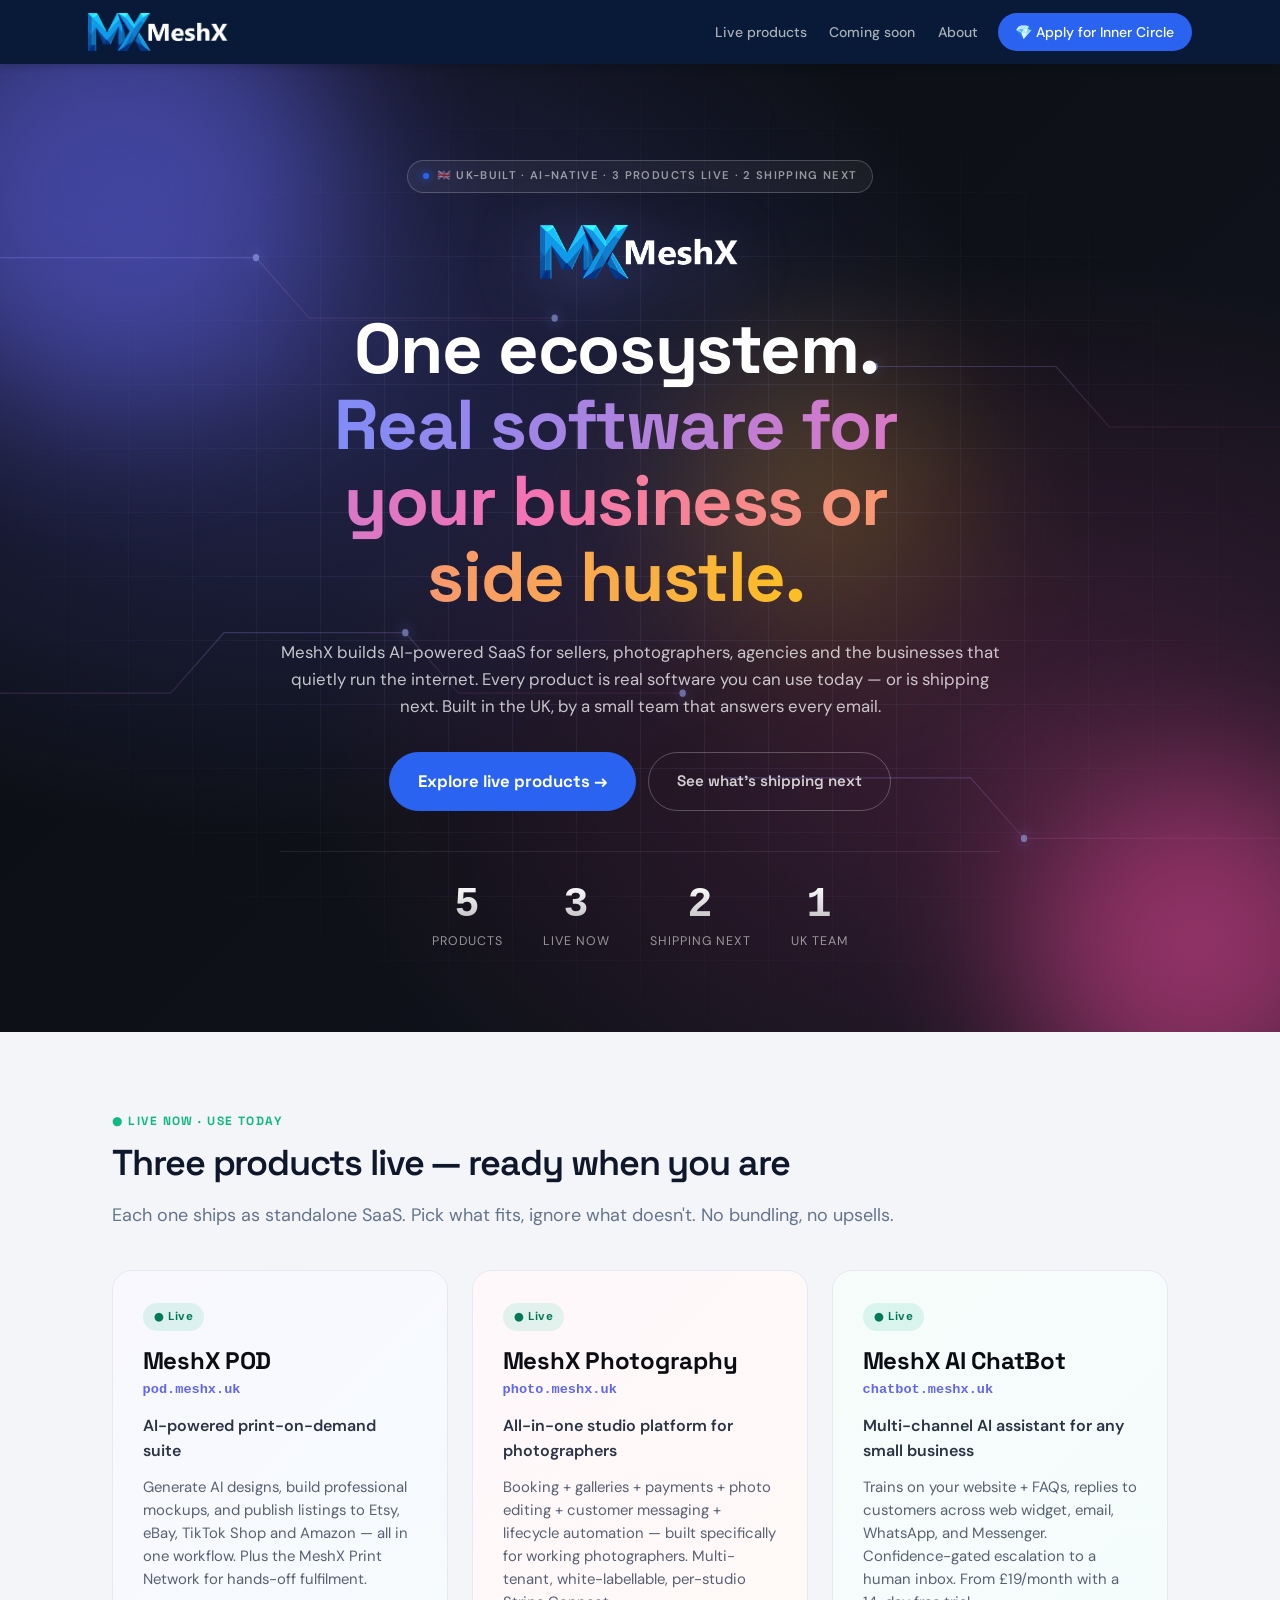
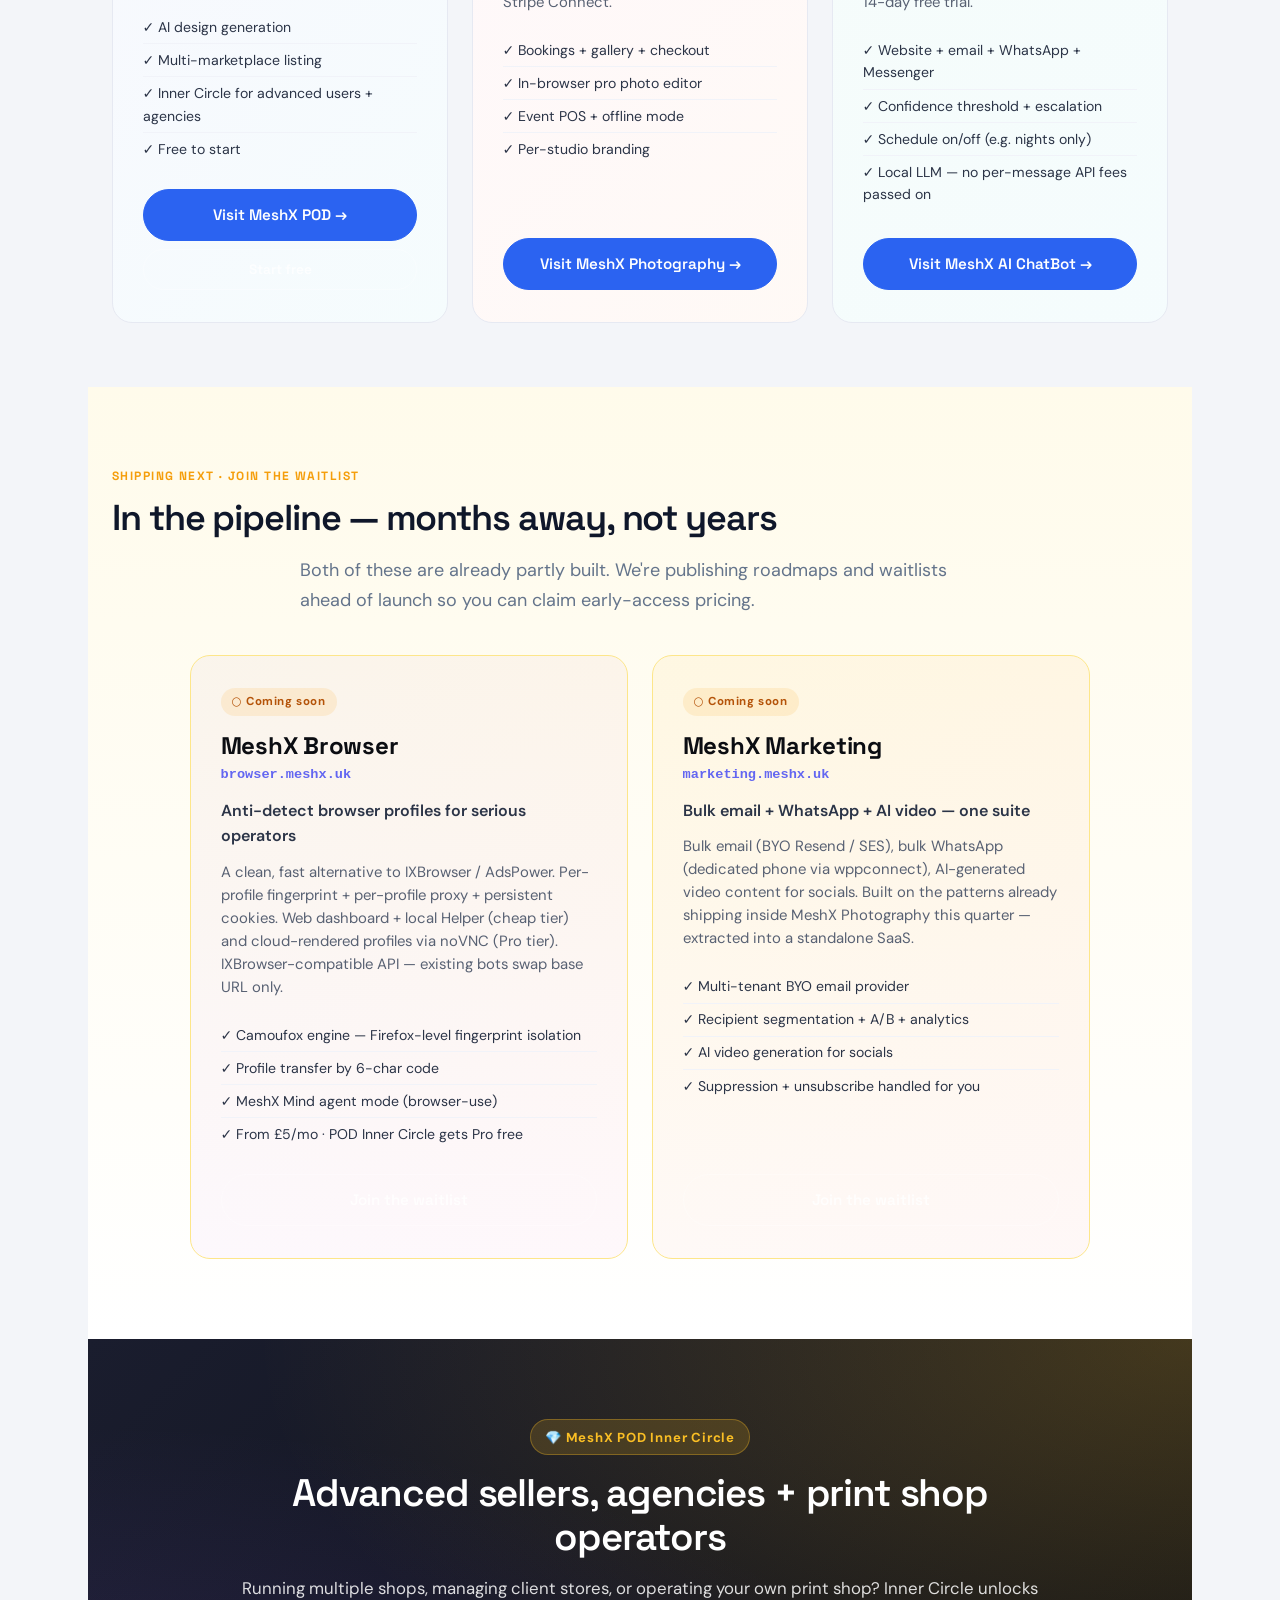
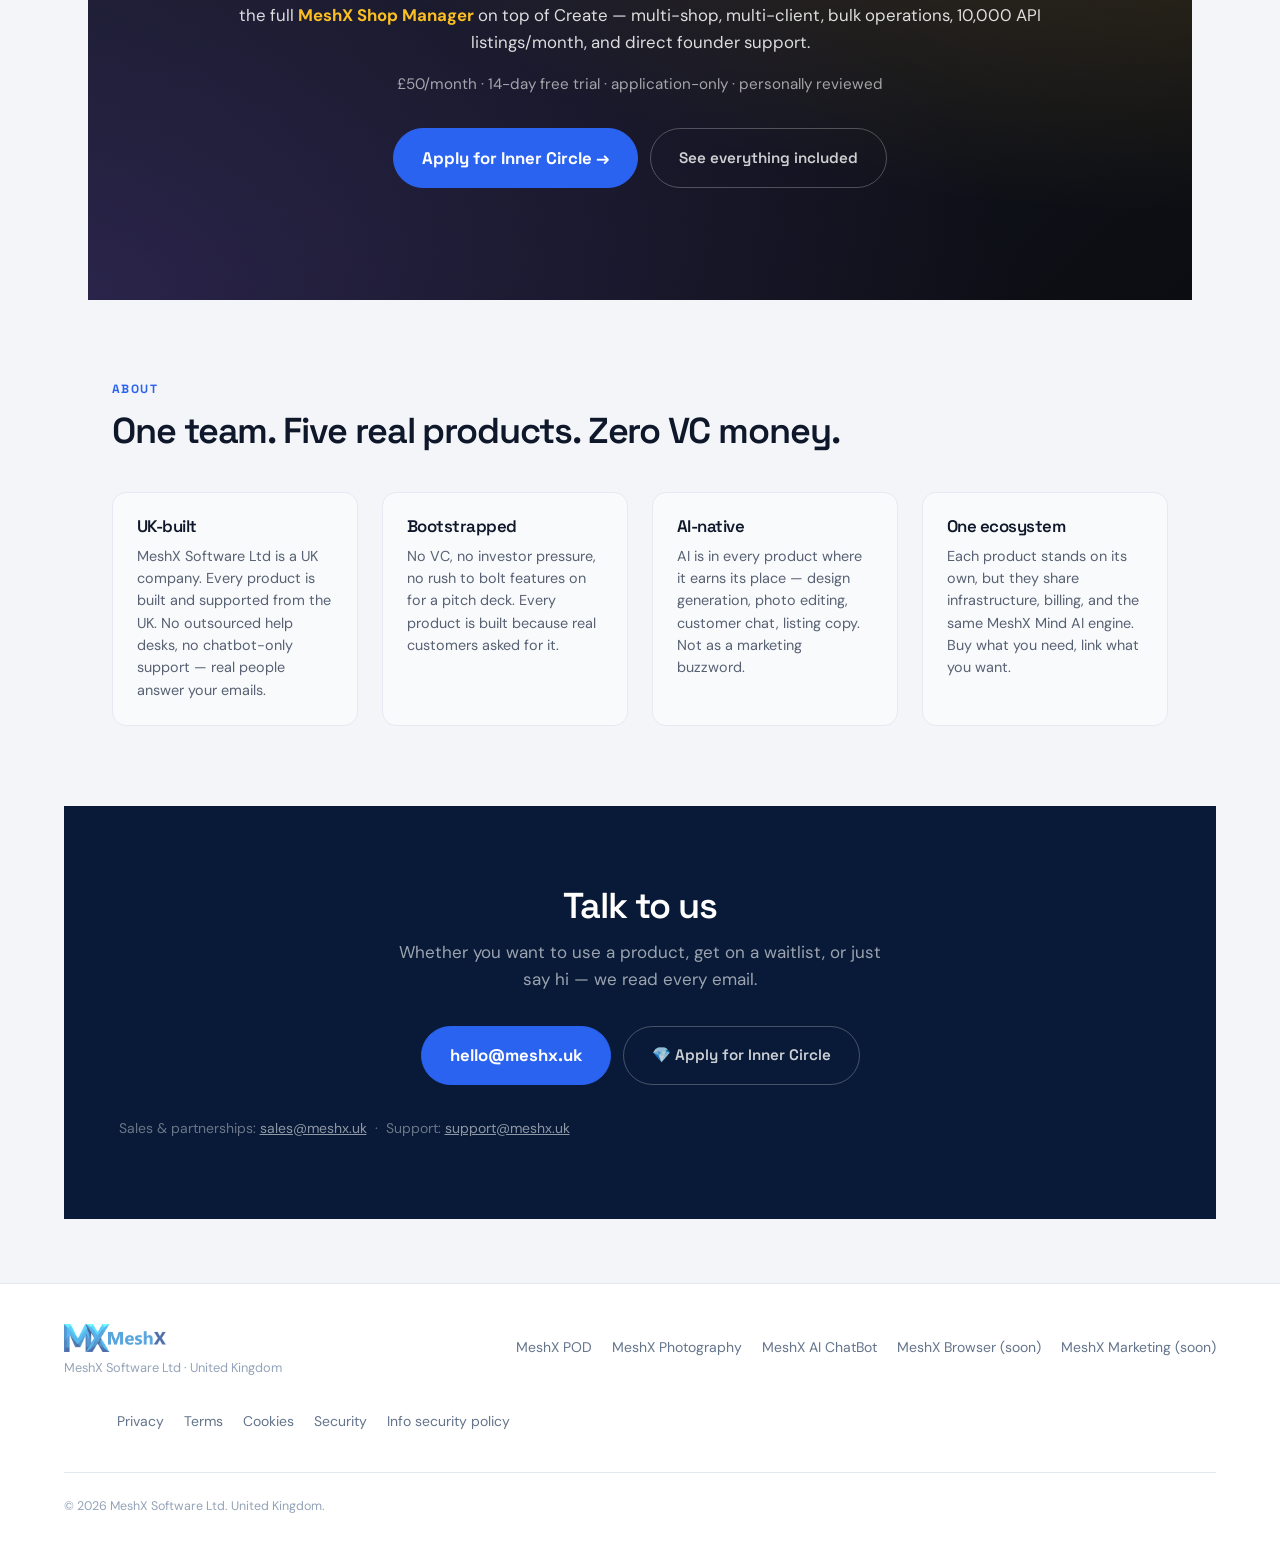
==== index.html @ e284e39f "init: meshx.uk ecosystem landing page Hero with centered MX logo + futuristic AI artwork (animated m" ====
<!DOCTYPE html>
<html lang="en">
<head>
  <meta charset="utf-8" />
  <meta name="viewport" content="width=device-width, initial-scale=1" />
  <title>MeshX — The AI Software Ecosystem for Modern Businesses (Print, Photography, ChatBots &amp; More)</title>
  <meta name="description" content="MeshX is a UK-built ecosystem of AI-powered SaaS tools: MeshX POD (print-on-demand automation), MeshX Photography (photographer studio software), MeshX AI ChatBot (multi-channel customer assistant), MeshX Browser (anti-detect profiles) and MeshX Marketing — coming soon." />
  <meta name="keywords" content="MeshX, MeshX Software, AI SaaS UK, MeshX ecosystem, MeshX POD, MeshX Photography, MeshX AI ChatBot, MeshX Browser, MeshX Marketing, print on demand software, photographer software, AI chatbot SaaS, anti-detect browser" />
  <meta name="author" content="MeshX Software Ltd" />
  <meta name="robots" content="index, follow, max-image-preview:large" />
  <link rel="canonical" href="https://meshx.uk/" />

  <!-- Open Graph -->
  <meta property="og:type" content="website" />
  <meta property="og:site_name" content="MeshX" />
  <meta property="og:title" content="MeshX — UK-Built AI Software Ecosystem" />
  <meta property="og:description" content="POD automation, photographer studios, AI chatbots, anti-detect browser, marketing — one ecosystem, one company, one team behind it all." />
  <meta property="og:url" content="https://meshx.uk/" />
  <meta property="og:image" content="https://meshx.uk/assets/mx_meshx_logo.png" />
  <meta property="og:locale" content="en_GB" />

  <!-- Twitter -->
  <meta name="twitter:card" content="summary_large_image" />
  <meta name="twitter:title" content="MeshX — The AI Software Ecosystem" />
  <meta name="twitter:description" content="POD, Photography, ChatBots, Browser, Marketing — all built in the UK by one team." />
  <meta name="twitter:image" content="https://meshx.uk/assets/mx_meshx_logo.png" />

  <link rel="icon" href="assets/mx_logo_bw.png" type="image/png" />
  <link rel="apple-touch-icon" href="assets/mx_meshx_logo.png" />
  <link rel="stylesheet" href="site.css" />
  <link rel="stylesheet" href="eco.css" />

  <!-- JSON-LD: Organization + ItemList of products -->
  <script type="application/ld+json">
  {
    "@context": "https://schema.org",
    "@graph": [
      {
        "@type": "Organization",
        "@id": "https://meshx.uk/#org",
        "name": "MeshX Software Ltd",
        "url": "https://meshx.uk/",
        "logo": "https://meshx.uk/assets/mx_meshx_logo.png",
        "description": "UK-built AI software ecosystem — POD, photographer studios, multi-channel AI chatbots, anti-detect browser, and marketing automation.",
        "foundingDate": "2024",
        "areaServed": "GB",
        "contactPoint": [{
          "@type": "ContactPoint",
          "email": "hello@meshx.uk",
          "contactType": "customer support",
          "areaServed": "GB"
        }]
      },
      {
        "@type": "WebSite",
        "@id": "https://meshx.uk/#site",
        "url": "https://meshx.uk/",
        "name": "MeshX",
        "publisher": { "@id": "https://meshx.uk/#org" }
      },
      {
        "@type": "ItemList",
        "name": "MeshX product ecosystem",
        "itemListElement": [
          { "@type": "ListItem", "position": 1, "url": "https://pod.meshx.uk/",     "name": "MeshX POD" },
          { "@type": "ListItem", "position": 2, "url": "https://photo.meshx.uk/",   "name": "MeshX Photography" },
          { "@type": "ListItem", "position": 3, "url": "https://chatbot.meshx.uk/", "name": "MeshX AI ChatBot" },
          { "@type": "ListItem", "position": 4, "url": "https://browser.meshx.uk/", "name": "MeshX Browser (coming soon)" },
          { "@type": "ListItem", "position": 5, "url": "https://meshx.uk/#meshx-marketing", "name": "MeshX Marketing (coming soon)" }
        ]
      }
    ]
  }
  </script>
</head>
<body>
  <a class="skip" href="#main">Skip to content</a>

  <!-- ── Header ── -->
  <header class="site-header">
    <div class="header-inner">
      <a class="brand" href="/">
        <img src="assets/mx_meshx_logo.png" width="240" height="80" alt="MeshX" />
      </a>
      <nav class="nav-desktop" aria-label="Primary">
        <a href="#live">Live products</a>
        <a href="#coming-soon">Coming soon</a>
        <a href="#about">About</a>
        <a class="nav-cta" href="https://app.meshx.uk/apply-inner-circle">💎 Apply for Inner Circle</a>
      </nav>
      <button type="button" class="menu-toggle" aria-expanded="false" aria-controls="nav-mobile" aria-label="Open menu">
        <span></span><span></span><span></span>
      </button>
    </div>
    <nav id="nav-mobile" class="nav-mobile" aria-label="Mobile primary">
      <a href="#live">Live products</a>
      <a href="#coming-soon">Coming soon</a>
      <a href="#about">About</a>
      <a href="https://app.meshx.uk/apply-inner-circle">Apply for Inner Circle</a>
    </nav>
  </header>

  <!-- ── Hero ── -->
  <section class="hero hero-eco" aria-labelledby="hero-title">
    <!-- Animated mesh-gradient orbs -->
    <div class="hero-orb hero-orb-a"></div>
    <div class="hero-orb hero-orb-b"></div>
    <div class="hero-orb hero-orb-c"></div>

    <!-- Futuristic grid + circuit lines (pure CSS/SVG, GPU-cheap) -->
    <div class="hero-grid" aria-hidden="true"></div>
    <svg class="hero-circuit" viewBox="0 0 1200 800" preserveAspectRatio="none" aria-hidden="true">
      <defs>
        <linearGradient id="cg" x1="0" x2="1" y1="0" y2="1">
          <stop offset="0%"  stop-color="#818cf8" stop-opacity="0.55" />
          <stop offset="100%" stop-color="#f472b6" stop-opacity="0.15" />
        </linearGradient>
      </defs>
      <g stroke="url(#cg)" stroke-width="1" fill="none">
        <path d="M0,160 L240,160 L290,210 L520,210" />
        <path d="M1200,640 L960,640 L910,590 L680,590" />
        <path d="M0,520 L160,520 L210,470 L380,470 L430,520 L640,520" />
        <path d="M1200,300 L1040,300 L990,250 L820,250" />
      </g>
      <g fill="#a5b4fc">
        <circle cx="240" cy="160" r="3" />
        <circle cx="520" cy="210" r="3" />
        <circle cx="960" cy="640" r="3" />
        <circle cx="640" cy="520" r="3" />
        <circle cx="820" cy="250" r="3" />
        <circle cx="380" cy="470" r="3" />
      </g>
    </svg>

    <div class="hero-content">
      <div class="hero-badge">🇬🇧 UK-built · AI-native · 3 products live · 2 shipping next</div>
      <img class="hero-logo" src="assets/mx_meshx_logo.png" width="180" height="180" alt="MeshX" />
      <h1 id="hero-title">
        One ecosystem.<br />
        <span class="hero-h1-grad">Real software for your business or side hustle.</span>
      </h1>
      <p class="lead">
        MeshX builds AI-powered SaaS for sellers, photographers, agencies and the businesses that quietly run the internet. Every product is real software you can use today &mdash; or is shipping next. Built in the UK, by a small team that answers every email.
      </p>
      <div class="hero-actions">
        <a class="btn btn-primary btn-xl" href="#live">Explore live products →</a>
        <a class="btn btn-ghost" href="#coming-soon">See what's shipping next</a>
      </div>
      <div class="eco-counters">
        <div class="eco-counter"><strong>5</strong><span>products</span></div>
        <div class="eco-counter"><strong>3</strong><span>live now</span></div>
        <div class="eco-counter"><strong>2</strong><span>shipping next</span></div>
        <div class="eco-counter"><strong>1</strong><span>UK team</span></div>
      </div>
    </div>
  </section>

  <main id="main">

    <!-- ── Live products ── -->
    <section id="live" class="eco-products" aria-labelledby="live-title">
      <p class="section-label section-label-live">Live now · use today</p>
      <h2 id="live-title">Three products live — ready when you are</h2>
      <p class="lead">Each one ships as standalone SaaS. Pick what fits, ignore what doesn't. No bundling, no upsells.</p>

      <div class="eco-card-grid">

        <!-- POD -->
        <article class="eco-card eco-card-pod fade-up" data-animate>
          <div class="eco-card-status">● Live</div>
          <h3 class="eco-card-title">MeshX POD</h3>
          <p class="eco-card-domain">pod.meshx.uk</p>
          <p class="eco-card-tag">AI-powered print-on-demand suite</p>
          <p class="eco-card-desc">Generate AI designs, build professional mockups, and publish listings to Etsy, eBay, TikTok Shop and Amazon — all in one workflow. Plus the MeshX Print Network for hands-off fulfilment.</p>
          <ul class="eco-card-bullets">
            <li>✓ AI design generation</li>
            <li>✓ Multi-marketplace listing</li>
            <li>✓ Inner Circle for advanced users + agencies</li>
            <li>✓ Free to start</li>
          </ul>
          <div class="eco-card-cta">
            <a class="btn btn-primary" href="https://pod.meshx.uk/">Visit MeshX POD →</a>
            <a class="btn btn-ghost btn-sm" href="https://app.meshx.uk/signup">Start free</a>
          </div>
        </article>

        <!-- Photography -->
        <article class="eco-card eco-card-photo fade-up" data-animate style="transition-delay:0.08s">
          <div class="eco-card-status">● Live</div>
          <h3 class="eco-card-title">MeshX Photography</h3>
          <p class="eco-card-domain">photo.meshx.uk</p>
          <p class="eco-card-tag">All-in-one studio platform for photographers</p>
          <p class="eco-card-desc">Booking + galleries + payments + photo editing + customer messaging + lifecycle automation — built specifically for working photographers. Multi-tenant, white-labellable, per-studio Stripe Connect.</p>
          <ul class="eco-card-bullets">
            <li>✓ Bookings + gallery + checkout</li>
            <li>✓ In-browser pro photo editor</li>
            <li>✓ Event POS + offline mode</li>
            <li>✓ Per-studio branding</li>
          </ul>
          <div class="eco-card-cta">
            <a class="btn btn-primary" href="https://photo.meshx.uk/">Visit MeshX Photography →</a>
          </div>
        </article>

        <!-- ChatBot -->
        <article class="eco-card eco-card-chatbot fade-up" data-animate style="transition-delay:0.16s">
          <div class="eco-card-status">● Live</div>
          <h3 class="eco-card-title">MeshX AI ChatBot</h3>
          <p class="eco-card-domain">chatbot.meshx.uk</p>
          <p class="eco-card-tag">Multi-channel AI assistant for any small business</p>
          <p class="eco-card-desc">Trains on your website + FAQs, replies to customers across web widget, email, WhatsApp, and Messenger. Confidence-gated escalation to a human inbox. From £19/month with a 14-day free trial.</p>
          <ul class="eco-card-bullets">
            <li>✓ Website + email + WhatsApp + Messenger</li>
            <li>✓ Confidence threshold + escalation</li>
            <li>✓ Schedule on/off (e.g. nights only)</li>
            <li>✓ Local LLM — no per-message API fees passed on</li>
          </ul>
          <div class="eco-card-cta">
            <a class="btn btn-primary" href="https://chatbot.meshx.uk/">Visit MeshX AI ChatBot →</a>
          </div>
        </article>

      </div>
    </section>

    <!-- ── Coming soon ── -->
    <section id="coming-soon" class="eco-coming" aria-labelledby="cs-title">
      <p class="section-label section-label-soon">Shipping next · join the waitlist</p>
      <h2 id="cs-title">In the pipeline — months away, not years</h2>
      <p class="lead">Both of these are already partly built. We're publishing roadmaps and waitlists ahead of launch so you can claim early-access pricing.</p>

      <div class="eco-card-grid eco-card-grid-2">

        <!-- Browser -->
        <article class="eco-card eco-card-browser eco-card-soon fade-up" data-animate>
          <div class="eco-card-status status-soon">○ Coming soon</div>
          <h3 class="eco-card-title">MeshX Browser</h3>
          <p class="eco-card-domain">browser.meshx.uk</p>
          <p class="eco-card-tag">Anti-detect browser profiles for serious operators</p>
          <p class="eco-card-desc">A clean, fast alternative to IXBrowser / AdsPower. Per-profile fingerprint + per-profile proxy + persistent cookies. Web dashboard + local Helper (cheap tier) and cloud-rendered profiles via noVNC (Pro tier). IXBrowser-compatible API — existing bots swap base URL only.</p>
          <ul class="eco-card-bullets">
            <li>✓ Camoufox engine — Firefox-level fingerprint isolation</li>
            <li>✓ Profile transfer by 6-char code</li>
            <li>✓ MeshX Mind agent mode (browser-use)</li>
            <li>✓ From £5/mo · POD Inner Circle gets Pro free</li>
          </ul>
          <div class="eco-card-cta">
            <a class="btn btn-ghost" href="mailto:hello@meshx.uk?subject=MeshX%20Browser%20early%20access">Join the waitlist</a>
          </div>
        </article>

        <!-- Marketing -->
        <article id="meshx-marketing" class="eco-card eco-card-marketing eco-card-soon fade-up" data-animate style="transition-delay:0.08s">
          <div class="eco-card-status status-soon">○ Coming soon</div>
          <h3 class="eco-card-title">MeshX Marketing</h3>
          <p class="eco-card-domain">marketing.meshx.uk</p>
          <p class="eco-card-tag">Bulk email + WhatsApp + AI video — one suite</p>
          <p class="eco-card-desc">Bulk email (BYO Resend / SES), bulk WhatsApp (dedicated phone via wppconnect), AI-generated video content for socials. Built on the patterns already shipping inside MeshX Photography this quarter — extracted into a standalone SaaS.</p>
          <ul class="eco-card-bullets">
            <li>✓ Multi-tenant BYO email provider</li>
            <li>✓ Recipient segmentation + A/B + analytics</li>
            <li>✓ AI video generation for socials</li>
            <li>✓ Suppression + unsubscribe handled for you</li>
          </ul>
          <div class="eco-card-cta">
            <a class="btn btn-ghost" href="mailto:hello@meshx.uk?subject=MeshX%20Marketing%20early%20access">Join the waitlist</a>
          </div>
        </article>

      </div>
    </section>

    <!-- ── Inner Circle CTA for advanced POD users ── -->
    <section id="inner-circle-cta" class="ic-cta" aria-labelledby="ic-cta-title">
      <div class="ic-cta-inner">
        <p class="ic-cta-pill">💎 MeshX POD Inner Circle</p>
        <h2 id="ic-cta-title">Advanced sellers, agencies + print shop operators</h2>
        <p class="ic-cta-lead">
          Running multiple shops, managing client stores, or operating your own print shop? Inner Circle unlocks the full <strong>MeshX Shop Manager</strong> on top of Create — multi-shop, multi-client, bulk operations, 10,000 API listings/month, and direct founder support.
        </p>
        <p class="ic-cta-price">£50/month · 14-day free trial · application-only · personally reviewed</p>
        <div class="hero-actions" style="justify-content:center;">
          <a class="btn btn-primary btn-xl" href="https://app.meshx.uk/apply-inner-circle">Apply for Inner Circle →</a>
          <a class="btn btn-ghost" href="https://app.meshx.uk/inner-circle/benefits">See everything included</a>
        </div>
      </div>
    </section>

    <!-- ── About ── -->
    <section id="about" class="eco-about" aria-labelledby="about-title">
      <p class="section-label">About</p>
      <h2 id="about-title">One team. Five real products. Zero VC money.</h2>
      <div class="about-grid">
        <div class="about-block">
          <h3>UK-built</h3>
          <p>MeshX Software Ltd is a UK company. Every product is built and supported from the UK. No outsourced help desks, no chatbot-only support — real people answer your emails.</p>
        </div>
        <div class="about-block">
          <h3>Bootstrapped</h3>
          <p>No VC, no investor pressure, no rush to bolt features on for a pitch deck. Every product is built because real customers asked for it.</p>
        </div>
        <div class="about-block">
          <h3>AI-native</h3>
          <p>AI is in every product where it earns its place — design generation, photo editing, customer chat, listing copy. Not as a marketing buzzword.</p>
        </div>
        <div class="about-block">
          <h3>One ecosystem</h3>
          <p>Each product stands on its own, but they share infrastructure, billing, and the same MeshX Mind AI engine. Buy what you need, link what you want.</p>
        </div>
      </div>
    </section>

    <!-- ── Contact CTA ── -->
    <section id="contact" class="cta-strip" aria-labelledby="contact-title">
      <h2 id="contact-title">Talk to us</h2>
      <p>Whether you want to use a product, get on a waitlist, or just say hi — we read every email.</p>
      <div class="hero-actions" style="justify-content:center;">
        <a class="btn btn-primary btn-xl" href="mailto:hello@meshx.uk">hello@meshx.uk</a>
        <a class="btn btn-ghost" href="https://app.meshx.uk/apply-inner-circle">💎 Apply for Inner Circle</a>
      </div>
      <p style="margin:2rem 0 0;font-size:0.875rem;color:rgba(255,255,255,0.4);">
        Sales &amp; partnerships: <a href="mailto:sales@meshx.uk" style="color:rgba(255,255,255,0.55);">sales@meshx.uk</a>
        &nbsp;·&nbsp;
        Support: <a href="mailto:support@meshx.uk" style="color:rgba(255,255,255,0.55);">support@meshx.uk</a>
      </p>
    </section>

  </main>

  <footer class="site-footer">
    <div class="footer-inner">
      <div class="footer-grid">
        <div class="footer-logo">
          <a href="/"><img src="assets/mx_meshx_logo_dark.png" width="240" height="80" alt="MeshX" /></a>
          <p class="footer-tag">MeshX Software Ltd · United Kingdom</p>
        </div>
        <div class="footer-links">
          <p style="color:rgba(255,255,255,0.4);font-size:0.85rem;margin:0 0 0.5rem;">Products</p>
          <a href="https://pod.meshx.uk/">MeshX POD</a>
          <a href="https://photo.meshx.uk/">MeshX Photography</a>
          <a href="https://chatbot.meshx.uk/">MeshX AI ChatBot</a>
          <a href="#coming-soon">MeshX Browser (soon)</a>
          <a href="#meshx-marketing">MeshX Marketing (soon)</a>
        </div>
        <div class="footer-links">
          <p style="color:rgba(255,255,255,0.4);font-size:0.85rem;margin:0 0 0.5rem;">Legal</p>
          <a href="privacy.html">Privacy</a>
          <a href="terms.html">Terms</a>
          <a href="cookies.html">Cookies</a>
          <a href="security.html">Security</a>
          <a href="information-security-policy.html">Info security policy</a>
        </div>
      </div>
      <div class="footer-legal">
        <span>&copy; <span id="y"></span> MeshX Software Ltd. United Kingdom.</span>
      </div>
    </div>
  </footer>

  <script src="site.js"></script>
</body>
</html>
---- site.css ----
/* MeshX marketing — professional light theme */
@import url("https://fonts.googleapis.com/css2?family=DM+Sans:ital,opsz,wght@0,9..40,400;0,9..40,500;0,9..40,600;0,9..40,700;1,9..40,400&family=Space+Grotesk:wght@400;500;600;700&display=swap");

:root {
  --navy:       #081a37;
  --blue:       #2b63f1;
  --blue-hover: #1d4ed8;
  --blue-soft:  rgba(43, 99, 241, 0.08);
  --blue-border:rgba(43, 99, 241, 0.25);
  --bg:         #f3f5f9;
  --bg-white:   #ffffff;
  --bg-alt:     #f8fafc;
  --border:     #e2e8f0;
  --text:       #0f172a;
  --muted:      #64748b;
  --text-light: #94a3b8;
  --shadow-sm:  0 1px 3px rgba(0,0,0,0.08), 0 1px 2px rgba(0,0,0,0.05);
  --shadow-md:  0 4px 12px rgba(0,0,0,0.1);
  --nav-h:      4rem;
  --max:        72rem;
  --radius:     14px;
  --font-display: "Space Grotesk", system-ui, sans-serif;
  --font-body:    "DM Sans", system-ui, sans-serif;
}

*, *::before, *::after { box-sizing: border-box; }

html { scroll-behavior: smooth; }

@media (prefers-reduced-motion: reduce) {
  html { scroll-behavior: auto; }
}

body {
  margin: 0;
  font-family: var(--font-body);
  font-size: 1.0625rem;
  line-height: 1.6;
  color: var(--text);
  background: var(--bg);
  overflow-x: hidden;
}

/* ─── Scroll animations ─────────────────────────────────────── */
.fade-up {
  opacity: 0;
  transform: translateY(20px);
  transition: opacity 0.5s ease, transform 0.5s ease;
}
.fade-up.is-visible { opacity: 1; transform: none; }

@media (prefers-reduced-motion: reduce) {
  .fade-up { opacity: 1; transform: none; transition: none; }
}

/* ─── Background decorators (now no-op) ─────────────────────── */
.bg-layer, .bg-grid { display: none; }

/* ─── Skip link ─────────────────────────────────────────────── */
.skip {
  position: absolute;
  left: -9999px;
  top: 0;
  padding: 0.75rem 1rem;
  background: var(--blue);
  color: #fff;
  font-weight: 600;
  z-index: 100;
}
.skip:focus { left: 1rem; top: 1rem; }

/* ─── Header ─────────────────────────────────────────────────── */
.site-header {
  position: sticky;
  top: 0;
  z-index: 50;
  height: var(--nav-h);
  display: flex;
  align-items: center;
  background: var(--navy);
  box-shadow: 0 2px 8px rgba(0,0,0,0.2);
}

.header-inner {
  width: 100%;
  max-width: var(--max);
  margin: 0 auto;
  padding: 0 1.5rem;
  display: flex;
  align-items: center;
  justify-content: space-between;
  gap: 1rem;
}

.brand {
  display: flex;
  align-items: center;
  text-decoration: none;
}

.brand img {
  height: 2.4rem;
  width: auto;
  display: block;
}

.brand span { display: none; }

.nav-desktop {
  display: none;
  align-items: center;
  gap: 0.1rem;
}

.nav-desktop a {
  color: rgba(255,255,255,0.65);
  text-decoration: none;
  font-size: 0.875rem;
  font-weight: 500;
  padding: 0.45rem 0.65rem;
  border-radius: 6px;
  transition: color 0.15s, background 0.15s;
}

.nav-desktop a:hover {
  color: #fff;
  background: rgba(255,255,255,0.08);
}

.nav-cta {
  margin-left: 0.5rem;
  padding: 0.5rem 1.1rem !important;
  background: var(--blue) !important;
  border-radius: 999px !important;
  color: #fff !important;
  transition: background 0.15s !important;
}

.nav-cta:hover {
  background: var(--blue-hover) !important;
}

.menu-toggle {
  display: flex;
  flex-direction: column;
  justify-content: center;
  gap: 5px;
  width: 2.5rem;
  height: 2.5rem;
  padding: 0;
  border: 1px solid rgba(255,255,255,0.2);
  border-radius: 8px;
  background: rgba(255,255,255,0.05);
  cursor: pointer;
}

.menu-toggle span {
  display: block;
  height: 2px;
  width: 1.25rem;
  margin: 0 auto;
  background: #fff;
  border-radius: 1px;
  transition: transform 0.2s, opacity 0.2s;
}

.menu-toggle[aria-expanded="true"] span:nth-child(1) { transform: translateY(7px) rotate(45deg); }
.menu-toggle[aria-expanded="true"] span:nth-child(2) { opacity: 0; }
.menu-toggle[aria-expanded="true"] span:nth-child(3) { transform: translateY(-7px) rotate(-45deg); }

.nav-mobile {
  display: none;
  position: fixed;
  top: var(--nav-h);
  left: 0;
  right: 0;
  bottom: 0;
  background: var(--navy);
  padding: 1.25rem;
  flex-direction: column;
  gap: 0.25rem;
  border-top: 1px solid rgba(255,255,255,0.1);
  overflow-y: auto;
}

.nav-mobile.is-open { display: flex; }

.nav-mobile a {
  color: rgba(255,255,255,0.8);
  text-decoration: none;
  font-size: 1rem;
  font-weight: 500;
  padding: 0.85rem 1rem;
  border-radius: 8px;
  transition: background 0.15s, color 0.15s;
}

.nav-mobile a:hover { background: rgba(255,255,255,0.08); color: #fff; }

@media (min-width: 960px) {
  .nav-desktop { display: flex; }
  .menu-toggle { display: none; }
  .nav-mobile { display: none !important; }
}

/* ─── Main layout ────────────────────────────────────────────── */
main {
  max-width: var(--max);
  margin: 0 auto;
  padding: 0 1.5rem 4rem;
}

section {
  padding: 5rem 0;
  scroll-margin-top: calc(var(--nav-h) + 0.5rem);
}

.section-label {
  font-family: var(--font-display);
  font-size: 0.75rem;
  font-weight: 700;
  letter-spacing: 0.12em;
  text-transform: uppercase;
  color: var(--blue);
  margin: 0 0 0.75rem;
}

h1, h2, h3 {
  font-family: var(--font-display);
  letter-spacing: -0.03em;
  line-height: 1.15;
  color: var(--text);
}

h1 {
  font-size: clamp(2rem, 5vw, 3.25rem);
  font-weight: 700;
  margin: 0 0 1.25rem;
}

h2 {
  font-size: clamp(1.65rem, 3.5vw, 2.25rem);
  font-weight: 600;
  margin: 0 0 1rem;
}

h3 {
  font-size: 1.15rem;
  font-weight: 600;
  margin: 0 0 0.5rem;
}

.lead {
  font-size: 1.125rem;
  color: var(--muted);
  max-width: 38rem;
  margin: 0 0 2rem;
  line-height: 1.65;
}

/* ─── Hero — lives OUTSIDE <main> so it stretches full viewport width ── */
.hero {
  width: 100%;
  padding: 5rem 1.5rem 5.5rem;
  text-align: center;
  display: flex;
  flex-direction: column;
  align-items: center;
  background: var(--navy);
}

.hero-badge {
  display: inline-flex;
  align-items: center;
  gap: 0.5rem;
  font-size: 0.7rem;
  font-weight: 600;
  letter-spacing: 0.12em;
  text-transform: uppercase;
  color: rgba(255,255,255,0.55);
  border: 1px solid rgba(255,255,255,0.2);
  padding: 0.4rem 0.9rem;
  border-radius: 999px;
  margin-bottom: 2rem;
  background: rgba(255,255,255,0.05);
}

.hero-badge::before {
  content: "";
  width: 6px;
  height: 6px;
  border-radius: 50%;
  background: var(--blue);
  box-shadow: 0 0 8px var(--blue);
  animation: pulse 2s ease-in-out infinite;
}

@keyframes pulse { 50% { opacity: 0.4; } }

@media (prefers-reduced-motion: reduce) {
  .hero-badge::before { animation: none; }
}

.hero-logo {
  width: min(220px, 55vw);
  height: auto;
  margin-bottom: 2.5rem;
}

.hero h1 {
  color: #fff;
  max-width: 42rem;
}

.hero h1 span { color: rgba(255,255,255,0.75); }

.hero .lead {
  color: rgba(255,255,255,0.6);
  max-width: 42rem;
}

/* ─── Hero channels ──────────────────────────────────────────── */
.hero-channels {
  display: flex;
  flex-wrap: wrap;
  align-items: center;
  justify-content: center;
  gap: 0.75rem;
  margin: 0 0 2rem;
}

.hero-channels-label {
  font-size: 0.72rem;
  font-weight: 600;
  letter-spacing: 0.1em;
  text-transform: uppercase;
  color: rgba(255,255,255,0.4);
  margin-right: 0.25rem;
}

.channel-pill {
  display: inline-flex;
  align-items: center;
  justify-content: center;
  padding: 0.5rem 1rem;
  border-radius: 10px;
  background: #fff;
  border: 1px solid rgba(255,255,255,0.15);
  box-shadow: var(--shadow-sm);
  transition: box-shadow 0.2s, transform 0.15s;
}

.channel-pill:hover {
  box-shadow: var(--shadow-md);
  transform: translateY(-1px);
}

.channel-pill img {
  height: 1.75rem;
  width: auto;
  display: block;
}

/* ─── Hero stats ─────────────────────────────────────────────── */
.hero-stats {
  margin: 0.5rem 0 0;
  display: flex;
  flex-wrap: wrap;
  align-items: center;
  justify-content: center;
  gap: 0 1.5rem;
}

.hero-stat {
  font-family: var(--font-display);
  font-size: 0.72rem;
  letter-spacing: 0.06em;
  font-weight: 500;
  color: rgba(255,255,255,0.4);
  padding: 0.2rem 0;
  position: relative;
}

.hero-stat + .hero-stat::before {
  content: "·";
  position: absolute;
  left: -0.85rem;
  color: rgba(255,255,255,0.2);
}

.hero-actions {
  display: flex;
  flex-wrap: wrap;
  gap: 0.75rem;
  justify-content: center;
  margin: 0.25rem 0 2rem;
}

/* ─── Buttons ────────────────────────────────────────────────── */
.btn {
  display: inline-flex;
  align-items: center;
  justify-content: center;
  gap: 0.5rem;
  padding: 0.8rem 1.75rem;
  font-family: var(--font-display);
  font-size: 0.95rem;
  font-weight: 600;
  text-decoration: none;
  border-radius: 999px;
  border: 1px solid transparent;
  cursor: pointer;
  transition: background 0.15s, border-color 0.15s, box-shadow 0.15s, transform 0.1s;
}

.btn:active { transform: scale(0.98); }

.btn-primary {
  background: var(--blue);
  color: #fff;
  border-color: var(--blue);
}

.btn-primary:hover {
  background: var(--blue-hover);
  border-color: var(--blue-hover);
  box-shadow: 0 4px 12px rgba(43,99,241,0.35);
}

.btn-ghost {
  background: transparent;
  border-color: rgba(255,255,255,0.25);
  color: rgba(255,255,255,0.8);
}

.btn-ghost:hover {
  border-color: rgba(255,255,255,0.5);
  color: #fff;
  background: rgba(255,255,255,0.05);
}

.btn-outline {
  background: transparent;
  border-color: var(--border);
  color: var(--text);
}

.btn-outline:hover {
  border-color: var(--blue);
  color: var(--blue);
}

.mt-1 { margin-top: 1rem; }

/* ─── Cards ──────────────────────────────────────────────────── */
.card {
  background: var(--bg-white);
  border: 1px solid var(--border);
  border-radius: var(--radius);
  padding: 1.75rem;
  box-shadow: var(--shadow-sm);
  transition: box-shadow 0.2s, border-color 0.2s;
}

.card:hover {
  box-shadow: var(--shadow-md);
  border-color: rgba(43,99,241,0.25);
}

/* ─── Product grid ───────────────────────────────────────────── */
.product-grid {
  display: grid;
  gap: 1.5rem;
}

@media (min-width: 768px) {
  .product-grid { grid-template-columns: repeat(3, 1fr); }
}

.product-card {
  display: flex;
  flex-direction: column;
  align-items: flex-start;
  height: 100%;
  border-top: 3px solid transparent;
  transition: border-top-color 0.2s, box-shadow 0.2s;
}

.product-card:hover {
  border-top-color: var(--blue);
  box-shadow: var(--shadow-md);
}

.product-card img {
  height: 2.5rem;
  width: auto;
  object-fit: contain;
  margin-bottom: 1.25rem;
}

.product-card h3 { font-size: 1.25rem; color: var(--text); }

.product-card p {
  color: var(--muted);
  margin: 0 0 1rem;
  flex-grow: 1;
  font-size: 0.95rem;
}

.product-card a {
  font-family: var(--font-display);
  font-size: 0.875rem;
  font-weight: 600;
  color: var(--blue);
  text-decoration: none;
}

.product-card a:hover { text-decoration: underline; }

/* ─── Module sections ────────────────────────────────────────── */
.module-block {
  display: grid;
  gap: 2rem;
  align-items: center;
  margin-top: 2.5rem;
}

@media (min-width: 900px) {
  .module-block { grid-template-columns: 1fr 1.1fr; }
  .module-block.reverse { direction: rtl; }
  .module-block.reverse > * { direction: ltr; }
}

.module-visual {
  display: flex;
  justify-content: center;
  padding: 2.5rem;
  background: var(--bg-alt);
  border: 1px solid var(--border);
  border-radius: 20px;
}

.module-visual img {
  width: min(100%, 280px);
  height: auto;
  object-fit: contain;
}

.module-body ul {
  margin: 0;
  padding-left: 1.2rem;
  color: var(--muted);
}

.module-body li { margin: 0.6rem 0; }

/* ─── AI section ─────────────────────────────────────────────── */
.ai-lede {
  font-size: 1.1rem;
  color: var(--text);
  max-width: 40rem;
  margin: 0 0 2rem;
  line-height: 1.65;
}

.ai-pill-grid {
  display: grid;
  gap: 1rem;
}

@media (min-width: 640px) {
  .ai-pill-grid { grid-template-columns: repeat(2, 1fr); }
}

.ai-pill {
  border: 1px solid var(--border);
  border-radius: var(--radius);
  padding: 1.35rem 1.5rem;
  background: var(--bg-white);
  box-shadow: var(--shadow-sm);
  transition: box-shadow 0.2s, border-color 0.2s;
}

.ai-pill:hover {
  box-shadow: var(--shadow-md);
  border-color: var(--blue-border);
}

.ai-pill strong {
  display: block;
  font-family: var(--font-display);
  font-size: 1rem;
  font-weight: 600;
  color: var(--blue);
  margin-bottom: 0.45rem;
}

.ai-pill p {
  margin: 0;
  font-size: 0.93rem;
  color: var(--muted);
  line-height: 1.55;
}

.ai-footnote {
  margin-top: 2rem;
  font-size: 0.9rem;
  color: var(--muted);
  max-width: 42rem;
  border-left: 3px solid var(--blue);
  padding-left: 1.15rem;
}

/* ─── How it works ───────────────────────────────────────────── */
.steps {
  display: grid;
  gap: 1rem;
  counter-reset: step;
}

@media (min-width: 640px) { .steps { grid-template-columns: repeat(2, 1fr); } }

@media (min-width: 960px) {
  .steps { grid-template-columns: repeat(4, 1fr); gap: 0; }
}

.step {
  position: relative;
  padding: 1.75rem 1.5rem;
  background: var(--bg-white);
  border: 1px solid var(--border);
  border-radius: var(--radius);
  box-shadow: var(--shadow-sm);
  transition: box-shadow 0.2s, border-color 0.2s;
}

.step:hover {
  box-shadow: var(--shadow-md);
  border-color: var(--blue-border);
}

@media (min-width: 960px) {
  .step { border-radius: 0; border-right-width: 0; }
  .step:first-child { border-radius: var(--radius) 0 0 var(--radius); }
  .step:last-child { border-radius: 0 var(--radius) var(--radius) 0; border-right-width: 1px; }
}

.step::before {
  counter-increment: step;
  content: counter(step, decimal-leading-zero);
  font-family: var(--font-display);
  font-weight: 700;
  font-size: 1rem;
  color: var(--blue);
  opacity: 0.6;
  display: block;
  margin-bottom: 0.85rem;
}

.step-kicker {
  font-family: var(--font-display);
  font-size: 1rem;
  font-weight: 600;
  color: var(--text);
  display: block;
  margin-bottom: 0.5rem;
}

.step p { margin: 0; font-size: 0.9rem; color: var(--muted); line-height: 1.6; }

@media (min-width: 960px) {
  .step:not(:last-child)::after {
    content: "→";
    position: absolute;
    right: -0.85rem;
    top: 50%;
    transform: translateY(-50%);
    font-size: 1rem;
    color: var(--blue);
    opacity: 0.4;
    z-index: 2;
  }
}

/* ─── Pricing ────────────────────────────────────────────────── */
.pricing-hero {
  text-align: center;
  max-width: 42rem;
  margin: 0 auto 3.5rem;
}

.pricing-logo {
  height: 3rem;
  width: auto;
  margin-bottom: 1.25rem;
}

.tier-grid {
  display: grid;
  gap: 1.25rem;
}

@media (min-width: 640px) { .tier-grid { grid-template-columns: repeat(2, 1fr); } }
@media (min-width: 1024px) { .tier-grid { grid-template-columns: repeat(4, 1fr); } }

.tier-card {
  display: flex;
  flex-direction: column;
  background: var(--bg-white);
  border: 1px solid var(--border);
  border-radius: var(--radius);
  padding: 1.5rem;
  box-shadow: var(--shadow-sm);
  position: relative;
  transition: box-shadow 0.2s, border-color 0.2s;
}

.tier-card:hover { box-shadow: var(--shadow-md); }

.tier-card.is-highlight {
  border-color: var(--blue);
  background: #eff6ff;
}

.tier-popular {
  position: absolute;
  top: -0.85rem;
  left: 50%;
  transform: translateX(-50%);
  background: var(--blue);
  color: #fff;
  font-size: 0.72rem;
  font-weight: 700;
  letter-spacing: 0.05em;
  padding: 0.25rem 0.9rem;
  border-radius: 999px;
  white-space: nowrap;
}

.tier-name {
  font-family: var(--font-display);
  font-size: 1.05rem;
  font-weight: 700;
  color: var(--text);
  margin: 0 0 0.35rem;
}

.tier-price {
  display: flex;
  align-items: flex-end;
  gap: 0.25rem;
  margin: 0.5rem 0 0.5rem;
}

.tier-price .amount {
  font-family: var(--font-display);
  font-size: 2.25rem;
  font-weight: 700;
  color: var(--text);
  line-height: 1;
}

.tier-price .period {
  font-size: 0.875rem;
  color: var(--muted);
  padding-bottom: 0.2rem;
}

.tier-desc {
  font-size: 0.875rem;
  color: var(--muted);
  margin: 0 0 1.25rem;
  line-height: 1.5;
}

.tier-features {
  list-style: none;
  margin: 0 0 1.5rem;
  padding: 0;
  flex: 1;
}

.tier-features li {
  display: flex;
  align-items: flex-start;
  gap: 0.5rem;
  font-size: 0.875rem;
  color: #374151;
  margin: 0.5rem 0;
}

.tier-features li::before {
  content: "✓";
  color: var(--blue);
  font-weight: 700;
  flex-shrink: 0;
  margin-top: 0.05rem;
}

.tier-cta {
  display: block;
  text-align: center;
  text-decoration: none;
  font-family: var(--font-display);
  font-size: 0.875rem;
  font-weight: 600;
  padding: 0.65rem 1rem;
  border-radius: 10px;
  border: 1px solid var(--border);
  color: var(--text);
  background: var(--bg-white);
  transition: border-color 0.15s, color 0.15s, background 0.15s;
}

.tier-cta:hover { border-color: var(--blue); color: var(--blue); }

.tier-card.is-highlight .tier-cta {
  background: var(--blue);
  border-color: var(--blue);
  color: #fff;
}

.tier-card.is-highlight .tier-cta:hover {
  background: var(--blue-hover);
  border-color: var(--blue-hover);
}

.fulfil-note {
  margin-top: 1.5rem;
  padding: 1rem 1.5rem;
  background: var(--bg-alt);
  border: 1px solid var(--border);
  border-radius: 10px;
  font-size: 0.875rem;
  color: var(--muted);
  text-align: center;
}

/* Print Network pricing */
.print-section {
  background: var(--bg-alt);
  border-top: 1px solid var(--border);
  border-bottom: 1px solid var(--border);
  margin-left: -1.5rem;
  margin-right: -1.5rem;
  padding-left: 1.5rem;
  padding-right: 1.5rem;
}

.setup-box {
  background: var(--bg-white);
  border: 1px solid var(--border);
  border-radius: var(--radius);
  padding: 2rem;
  text-align: center;
  margin-bottom: 2rem;
  box-shadow: var(--shadow-sm);
}

.setup-label {
  font-size: 0.72rem;
  font-weight: 700;
  letter-spacing: 0.1em;
  text-transform: uppercase;
  color: var(--muted);
  margin-bottom: 0.5rem;
}

.setup-price {
  font-family: var(--font-display);
  font-size: 3rem;
  font-weight: 700;
  color: var(--text);
  line-height: 1;
  margin: 0.5rem 0;
}

.setup-desc {
  font-size: 0.9rem;
  color: var(--muted);
  max-width: 32rem;
  margin: 0.75rem auto 0;
  line-height: 1.6;
}

.print-tier-grid {
  display: grid;
  gap: 1.25rem;
}

@media (min-width: 640px) { .print-tier-grid { grid-template-columns: repeat(3, 1fr); } }

.print-tier-card {
  background: var(--bg-white);
  border: 1px solid var(--border);
  border-radius: var(--radius);
  padding: 1.5rem;
  box-shadow: var(--shadow-sm);
  transition: box-shadow 0.2s, border-color 0.2s;
}

.print-tier-card:hover {
  box-shadow: var(--shadow-md);
  border-color: var(--blue-border);
}

.print-tier-card .tier-features { margin-bottom: 0; }

.print-notes {
  display: grid;
  gap: 1rem;
  margin-top: 1.5rem;
}

@media (min-width: 640px) { .print-notes { grid-template-columns: 1fr 1fr; } }

.print-note-card {
  background: var(--bg-white);
  border: 1px solid var(--border);
  border-radius: 10px;
  padding: 1.25rem 1.5rem;
  box-shadow: var(--shadow-sm);
}

.print-note-card p:first-child {
  font-weight: 600;
  color: var(--text);
  font-size: 0.95rem;
  margin: 0 0 0.35rem;
}

.print-note-card p:last-child {
  font-size: 0.875rem;
  color: var(--muted);
  margin: 0;
  line-height: 1.55;
}

/* Garment pricing table */
.garment-table-wrap {
  border: 1px solid var(--border);
  border-radius: var(--radius);
  overflow: hidden;
  box-shadow: var(--shadow-sm);
}

.garment-table {
  width: 100%;
  border-collapse: collapse;
  font-size: 0.925rem;
}

.garment-table thead {
  background: var(--bg-alt);
  border-bottom: 1px solid var(--border);
}

.garment-table th {
  padding: 0.9rem 1.25rem;
  text-align: left;
  font-family: var(--font-display);
  font-size: 0.8rem;
  font-weight: 600;
  letter-spacing: 0.04em;
  text-transform: uppercase;
  color: var(--muted);
}

.garment-table th:last-child { text-align: right; }

.garment-table td {
  padding: 0.85rem 1.25rem;
  border-bottom: 1px solid #f1f5f9;
  color: var(--text);
}

.garment-table td:last-child {
  text-align: right;
  font-weight: 700;
}

.garment-table tbody tr:nth-child(odd) { background: var(--bg-white); }
.garment-table tbody tr:nth-child(even) { background: var(--bg-alt); }
.garment-table tbody tr:hover { background: #eff6ff; }
.garment-table tbody tr:last-child td { border-bottom: none; }

.garment-note {
  margin-top: 1rem;
  font-size: 0.8rem;
  color: var(--text-light);
  text-align: center;
}

.warning-box {
  margin-top: 1rem;
  padding: 1rem 1.5rem;
  background: #fffbeb;
  border: 1px solid #fde68a;
  border-radius: 10px;
  text-align: center;
}

.warning-box p:first-child {
  font-weight: 600;
  color: #92400e;
  margin: 0 0 0.25rem;
  font-size: 0.9rem;
}

.warning-box p:last-child {
  font-size: 0.8rem;
  color: #b45309;
  margin: 0;
}

/* ─── Marketplace tabs ───────────────────────────────────────── */
.marketplace-tabs {
  display: flex;
  gap: 0;
  margin-bottom: 2.5rem;
  border-bottom: 2px solid var(--border);
}

.mp-tab {
  background: none;
  border: none;
  border-bottom: 2px solid transparent;
  margin-bottom: -2px;
  padding: 0.75rem 1.35rem;
  font-family: var(--font-display);
  font-size: 0.88rem;
  font-weight: 600;
  color: var(--muted);
  cursor: pointer;
  transition: color 0.15s, border-color 0.15s;
}

.mp-tab:hover { color: var(--text); }

.mp-tab.is-active {
  color: var(--blue);
  border-bottom-color: var(--blue);
}

.marketplace-block {
  margin-top: 2.5rem;
  animation: mp-fadein 0.25s ease;
}

@keyframes mp-fadein {
  from { opacity: 0; transform: translateY(6px); }
  to   { opacity: 1; transform: none; }
}

.marketplace-block.is-hidden { display: none; }
.marketplace-block:first-of-type { margin-top: 0; }

.marketplace-heading {
  font-family: var(--font-display);
  font-size: 1.25rem;
  font-weight: 600;
  color: var(--text);
  margin: 0 0 1.25rem;
  display: flex;
  align-items: center;
  gap: 0.75rem;
}

.marketplace-label {
  display: inline-block;
  font-size: 0.7rem;
  font-weight: 700;
  letter-spacing: 0.08em;
  text-transform: uppercase;
  color: var(--blue);
  background: var(--blue-soft);
  border: 1px solid var(--blue-border);
  border-radius: 6px;
  padding: 0.2em 0.65em;
}

.etsy-card-inner { padding: 1.5rem; }

.etsy-card-inner ul { margin: 0; color: var(--muted); padding-left: 1.2rem; }

.etsy-card-footnote {
  margin: 1.25rem 0 0;
  font-size: 0.875rem;
  color: var(--muted);
}

.etsy-trademark-box {
  margin-top: 1.5rem;
  padding: 1.1rem 1.35rem;
  border: 1px solid var(--blue-border);
  border-radius: 10px;
  background: var(--blue-soft);
}

.etsy-trademark-box p {
  margin: 0;
  font-size: 0.875rem;
  color: var(--muted);
  line-height: 1.55;
}

.etsy-trademark-box strong {
  display: block;
  font-family: var(--font-display);
  font-size: 0.72rem;
  letter-spacing: 0.08em;
  text-transform: uppercase;
  color: var(--blue);
  margin-bottom: 0.5rem;
}

/* ─── Product screenshots ────────────────────────────────────── */
.preview-section .lead { max-width: 44rem; }

.preview-grid {
  display: grid;
  gap: 2rem;
  margin-top: 2rem;
}

@media (min-width: 900px) {
  .preview-grid { grid-template-columns: 1fr 1fr; align-items: start; }
}

.preview-card {
  margin: 0;
  border: 1px solid var(--border);
  border-radius: var(--radius);
  overflow: hidden;
  background: var(--bg-white);
  box-shadow: var(--shadow-sm);
  transition: box-shadow 0.2s, border-color 0.2s;
}

.preview-card:hover {
  box-shadow: var(--shadow-md);
  border-color: var(--blue-border);
}

.browser-frame {
  background: var(--bg-alt);
  border-bottom: 1px solid var(--border);
  padding: 0.6rem 0.85rem 0;
}

.browser-frame::before {
  content: "";
  display: block;
  width: 42px;
  height: 10px;
  margin-bottom: 0.5rem;
  background:
    radial-gradient(circle at 6px 5px, #ff5f57 5px, transparent 5px),
    radial-gradient(circle at 21px 5px, #febc2e 5px, transparent 5px),
    radial-gradient(circle at 36px 5px, #28c840 5px, transparent 5px);
}

.browser-frame::after {
  content: "app.meshx.uk";
  display: block;
  font-size: 0.68rem;
  font-family: var(--font-body);
  color: var(--muted);
  text-align: center;
  background: var(--bg-white);
  border: 1px solid var(--border);
  border-radius: 4px;
  padding: 0.2rem 0.75rem;
  margin-bottom: 0.55rem;
}

.browser-frame img { display: block; width: 100%; height: auto; }

.preview-card figcaption {
  padding: 1rem 1.15rem 1.2rem;
  font-size: 0.9rem;
  color: var(--muted);
  line-height: 1.5;
}

.preview-note {
  margin: 1.75rem 0 0;
  font-size: 0.875rem;
  color: var(--muted);
  max-width: 48rem;
}

/* ─── FAQ ────────────────────────────────────────────────────── */
.faq-list { max-width: 44rem; }

.faq-item { border-bottom: 1px solid var(--border); }
.faq-item:first-child { border-top: 1px solid var(--border); }

.faq-btn {
  display: flex;
  align-items: center;
  justify-content: space-between;
  width: 100%;
  background: none;
  border: none;
  padding: 1.15rem 0;
  text-align: left;
  cursor: pointer;
  color: var(--text);
  font-family: var(--font-display);
  font-size: 1rem;
  font-weight: 600;
  letter-spacing: -0.02em;
  line-height: 1.3;
  gap: 1rem;
  transition: color 0.15s;
}

.faq-btn:hover { color: var(--blue); }

.faq-chevron {
  flex-shrink: 0;
  width: 20px;
  height: 20px;
  border: 1.5px solid var(--border);
  border-radius: 50%;
  display: flex;
  align-items: center;
  justify-content: center;
  transition: transform 0.25s, border-color 0.2s;
}

.faq-chevron::after {
  content: "+";
  font-size: 0.9rem;
  line-height: 1;
  color: var(--blue);
}

.faq-item.is-open .faq-chevron {
  transform: rotate(45deg);
  border-color: var(--blue);
}

.faq-body {
  overflow: hidden;
  max-height: 0;
  transition: max-height 0.35s ease;
}

.faq-item.is-open .faq-body { max-height: 600px; }

.faq-body p {
  margin: 0;
  padding: 0 0 1.25rem;
  color: var(--muted);
  font-size: 0.95rem;
  line-height: 1.65;
}

/* ─── Contact ────────────────────────────────────────────────── */
.contact-card { max-width: 36rem; margin: 0 auto; text-align: center; }

.contact-card a.mail {
  font-family: var(--font-display);
  font-size: 1.35rem;
  font-weight: 600;
  color: var(--blue);
  text-decoration: none;
}

.contact-card a.mail:hover { text-decoration: underline; }

.text-accent { color: var(--blue); }

.contact-secondary {
  color: var(--muted);
  font-size: 0.95rem;
  margin-top: 1.5rem;
}

/* ─── Alternating section backgrounds ───────────────────────── */
#suite,
#meshx-shop-manager,
#how,
#faq {
  background: var(--bg-alt);
  border-top: 1px solid var(--border);
  border-bottom: 1px solid var(--border);
  margin-left: -1.5rem;
  margin-right: -1.5rem;
  padding-left: 1.5rem;
  padding-right: 1.5rem;
}

/* ─── CTA strip ──────────────────────────────────────────────── */
.cta-strip {
  background: var(--navy);
  text-align: center;
  padding: 5rem 1.5rem;
  margin-left: -1.5rem;
  margin-right: -1.5rem;
}

.cta-strip h2 { color: #fff; margin-bottom: 0.75rem; }
.cta-strip p { color: rgba(255,255,255,0.6); margin: 0 auto 2rem; max-width: 32rem; }

.cta-strip .hero-actions { margin: 0; }

/* ─── Footer ─────────────────────────────────────────────────── */
.site-footer {
  background: var(--bg-white);
  border-top: 1px solid var(--border);
  padding: 2.5rem 1.5rem 3rem;
}

.footer-inner {
  max-width: var(--max);
  margin: 0 auto;
}

.footer-grid {
  display: flex;
  flex-wrap: wrap;
  gap: 2rem;
  justify-content: space-between;
  align-items: center;
}

.footer-logo img {
  height: 1.75rem;
  width: auto;
  opacity: 0.7;
  display: block;
}

.footer-tag {
  font-size: 0.8rem;
  color: var(--text-light);
  margin: 0.35rem 0 0;
}

.footer-links {
  display: flex;
  flex-wrap: wrap;
  gap: 0.5rem 1.25rem;
}

.footer-links a {
  color: var(--muted);
  text-decoration: none;
  font-size: 0.875rem;
  transition: color 0.15s;
}

.footer-links a:hover { color: var(--text); }

.footer-legal {
  margin-top: 2rem;
  padding-top: 1.5rem;
  border-top: 1px solid var(--border);
  font-size: 0.78rem;
  color: var(--text-light);
}

.footer-etsy {
  margin-top: 0.75rem;
  font-size: 0.72rem;
  line-height: 1.5;
  color: var(--text-light);
  max-width: 52rem;
}
---- eco.css ----
/* meshx.uk ecosystem landing page — additional styles */

/* ── Hero with animated orbs + futuristic grid + circuit traces ── */
.hero-eco {
  position: relative;
  overflow: hidden;
  background:
    radial-gradient(ellipse at 20% 30%, rgba(99, 102, 241, 0.28), transparent 50%),
    radial-gradient(ellipse at 80% 70%, rgba(236, 72, 153, 0.2), transparent 50%),
    linear-gradient(135deg, #0b0d12 0%, #11141e 100%);
  padding: 6rem 1.5rem 5rem;
  text-align: center;
}
.hero-orb {
  position: absolute;
  border-radius: 50%;
  filter: blur(80px);
  opacity: 0.55;
  pointer-events: none;
  z-index: 0;
}
.hero-orb-a { width: 460px; height: 460px; top: -120px; left: -120px; background: #6366f1; animation: float-a 18s ease-in-out infinite; }
.hero-orb-b { width: 360px; height: 360px; bottom: -100px; right: -100px; background: #ec4899; animation: float-b 22s ease-in-out infinite; }
.hero-orb-c { width: 280px; height: 280px; top: 30%; right: 25%; background: #fbbf24; opacity: 0.22; animation: float-c 26s ease-in-out infinite; }
@keyframes float-a { 0%,100% { transform: translate(0,0); } 50% { transform: translate(40px, 30px); } }
@keyframes float-b { 0%,100% { transform: translate(0,0); } 50% { transform: translate(-30px, -50px); } }
@keyframes float-c { 0%,100% { transform: translate(0,0); } 50% { transform: translate(20px, -40px); } }

/* Subtle perspective grid (CSS only, no images) */
.hero-grid {
  position: absolute;
  inset: 0;
  pointer-events: none;
  background-image:
    linear-gradient(rgba(165, 180, 252, 0.08) 1px, transparent 1px),
    linear-gradient(90deg, rgba(165, 180, 252, 0.08) 1px, transparent 1px);
  background-size: 64px 64px;
  -webkit-mask-image: radial-gradient(ellipse at center, #000 30%, transparent 75%);
  mask-image: radial-gradient(ellipse at center, #000 30%, transparent 75%);
  z-index: 0;
  animation: grid-drift 60s linear infinite;
}
@keyframes grid-drift {
  from { background-position: 0 0, 0 0; }
  to   { background-position: 64px 64px, 64px 64px; }
}

/* Circuit-trace SVG overlay — runs corner to corner with glowing junction dots */
.hero-circuit {
  position: absolute;
  inset: 0;
  width: 100%;
  height: 100%;
  pointer-events: none;
  opacity: 0.55;
  z-index: 0;
  animation: circuit-pulse 6s ease-in-out infinite;
}
.hero-circuit circle {
  animation: dot-pulse 2.4s ease-in-out infinite;
  filter: drop-shadow(0 0 6px #818cf8);
}
.hero-circuit circle:nth-child(2) { animation-delay: 0.4s; }
.hero-circuit circle:nth-child(3) { animation-delay: 0.8s; }
.hero-circuit circle:nth-child(4) { animation-delay: 1.2s; }
.hero-circuit circle:nth-child(5) { animation-delay: 1.6s; }
.hero-circuit circle:nth-child(6) { animation-delay: 2.0s; }
@keyframes circuit-pulse {
  0%, 100% { opacity: 0.4; }
  50%      { opacity: 0.7; }
}
@keyframes dot-pulse {
  0%, 100% { r: 3; opacity: 0.7; }
  50%      { r: 5; opacity: 1; }
}

@media (prefers-reduced-motion: reduce) {
  .hero-orb-a, .hero-orb-b, .hero-orb-c,
  .hero-grid, .hero-circuit, .hero-circuit circle { animation: none; }
}

.hero-eco .hero-content {
  position: relative;
  z-index: 2;
  max-width: 900px;
  margin: 0 auto;
}

/* Centered, larger MX logo */
.hero-eco .hero-logo {
  display: block;
  margin: 0 auto 2rem;
  width: clamp(120px, 18vw, 200px);
  height: auto;
  filter: drop-shadow(0 8px 32px rgba(129, 140, 248, 0.35));
}

.hero-eco h1 {
  font-size: clamp(2.4rem, 5.6vw, 4.4rem);
  line-height: 1.08;
  font-weight: 800;
  letter-spacing: -0.02em;
  margin: 0 0 1.5rem;
}
.hero-eco h1 .hero-h1-grad {
  background: linear-gradient(90deg, #818cf8, #f472b6, #fbbf24);
  -webkit-background-clip: text;
  background-clip: text;
  color: transparent;
}
.hero-eco .lead {
  max-width: 720px;
  margin: 0 auto 2rem;
  font-size: 1.05rem;
  line-height: 1.6;
  color: rgba(255, 255, 255, 0.75);
}
.hero-eco .hero-actions {
  display: flex;
  flex-wrap: wrap;
  justify-content: center;
  gap: 0.75rem;
  margin-bottom: 1rem;
}

/* ── Counter row under hero ── */
.eco-counters {
  display: flex;
  flex-wrap: wrap;
  justify-content: center;
  gap: 2.5rem;
  margin-top: 2.5rem;
  padding-top: 2rem;
  border-top: 1px solid rgba(255,255,255,0.08);
}
.eco-counter {
  display: flex;
  flex-direction: column;
  align-items: center;
  color: rgba(255,255,255,0.55);
  font-size: 0.78rem;
  text-transform: uppercase;
  letter-spacing: 0.08em;
}
.eco-counter strong {
  font-size: 2.6rem;
  font-weight: 800;
  color: #fff;
  background: linear-gradient(180deg, #fff, rgba(255,255,255,0.7));
  -webkit-background-clip: text;
  background-clip: text;
  color: transparent;
  font-family: var(--mono, ui-monospace, monospace);
  line-height: 1;
  margin-bottom: 0.4rem;
}

/* ── Section label tones ── */
.section-label-live {
  color: #10b981 !important;
}
.section-label-live::before {
  content: '● ';
}
.section-label-soon {
  color: #f59e0b !important;
}

/* ── Product grid (live + coming soon share) ── */
.eco-card-grid {
  display: grid;
  grid-template-columns: repeat(auto-fit, minmax(320px, 1fr));
  gap: 1.5rem;
  margin-top: 2.5rem;
}
.eco-card-grid-2 {
  grid-template-columns: repeat(auto-fit, minmax(360px, 1fr));
  max-width: 900px;
  margin-left: auto;
  margin-right: auto;
}
.eco-card {
  position: relative;
  background: #fff;
  border: 1px solid #e6e9f2;
  border-radius: 20px;
  padding: 2rem 1.85rem;
  display: flex;
  flex-direction: column;
  transition: border-color 0.2s, transform 0.2s, box-shadow 0.25s;
  overflow: hidden;
}
.eco-card::before {
  content: '';
  position: absolute;
  inset: 0;
  background: var(--card-tint, transparent);
  opacity: 0.04;
  pointer-events: none;
  z-index: 0;
}
.eco-card > * { position: relative; z-index: 1; }
.eco-card:hover {
  transform: translateY(-3px);
  box-shadow: 0 16px 40px -16px rgba(15, 23, 42, 0.18);
  border-color: #c7d2fe;
}
.eco-card-pod      { --card-tint: linear-gradient(135deg, #4f46e5, #06b6d4); }
.eco-card-photo    { --card-tint: linear-gradient(135deg, #ec4899, #f97316); }
.eco-card-chatbot  { --card-tint: linear-gradient(135deg, #10b981, #06b6d4); }
.eco-card-browser  { --card-tint: linear-gradient(135deg, #8b5cf6, #ec4899); }
.eco-card-marketing{ --card-tint: linear-gradient(135deg, #f59e0b, #ef4444); }

.eco-card-status {
  display: inline-block;
  background: rgba(16, 185, 129, 0.12);
  color: #047857;
  font-size: 0.72rem;
  font-weight: 700;
  letter-spacing: 0.05em;
  padding: 0.3rem 0.7rem;
  border-radius: 999px;
  margin-bottom: 1rem;
  align-self: flex-start;
}
.eco-card-status.status-soon {
  background: rgba(245, 158, 11, 0.12);
  color: #b45309;
}
.eco-card-soon {
  background: linear-gradient(180deg, #fffbeb 0%, #fff 100%);
  border-color: #fde68a;
}

.eco-card-title {
  font-size: 1.5rem;
  font-weight: 800;
  margin: 0 0 0.25rem;
  color: #0b0d12;
  letter-spacing: -0.01em;
}
.eco-card-domain {
  font-family: var(--mono, ui-monospace, monospace);
  font-size: 0.85rem;
  color: #6366f1;
  margin: 0 0 0.75rem;
  font-weight: 600;
}
.eco-card-tag {
  font-size: 1rem;
  font-weight: 600;
  color: #2b3447;
  margin: 0 0 0.75rem;
}
.eco-card-desc {
  font-size: 0.93rem;
  line-height: 1.55;
  color: #586173;
  margin: 0 0 1.25rem;
}
.eco-card-bullets {
  list-style: none;
  padding: 0;
  margin: 0 0 1.5rem;
  font-size: 0.88rem;
  color: #2b3447;
  flex: 1;
}
.eco-card-bullets li {
  padding: 0.3rem 0;
  border-top: 1px solid #f1f3f9;
}
.eco-card-bullets li:first-child {
  border-top: 0;
}
.eco-card-cta {
  display: flex;
  flex-wrap: wrap;
  gap: 0.5rem;
}
.eco-card-cta .btn { flex: 1 1 auto; justify-content: center; }
.btn-sm {
  font-size: 0.85rem;
  padding: 0.55rem 1rem;
}

/* ── Big primary CTA variant (shared) ── */
.btn-xl {
  font-size: 1.05rem;
  padding: 0.95rem 1.75rem;
  font-weight: 700;
}

/* ── Sections — fix horizontal padding (site.css uses padding:5rem 0 globally
 *    which leaves text flush-left at narrow viewports. Add proper horizontal
 *    padding + centre the inner content via a max-width container.
 */
#live,
.eco-coming,
.eco-about,
.ic-cta,
#contact {
  padding-left: 1.5rem !important;
  padding-right: 1.5rem !important;
}
#live { padding-top: 5rem !important; padding-bottom: 4rem !important; }
.eco-coming {
  background: linear-gradient(180deg, #fffbeb 0%, #ffffff 100%);
  padding-top: 5rem !important;
  padding-bottom: 5rem !important;
}
/* Centre + cap the section's headers + lead text in same flow as the card grid */
.eco-products > .section-label,
.eco-products > h2,
.eco-products > .lead,
.eco-coming > .section-label,
.eco-coming > h2,
.eco-coming > .lead,
.eco-about > .section-label,
.eco-about > h2 {
  max-width: var(--max, 1200px);
  margin-left: auto;
  margin-right: auto;
}
.eco-coming > .lead { max-width: 680px; }

/* ── Inner Circle CTA section ── */
.ic-cta {
  background:
    radial-gradient(ellipse at top right, rgba(251, 191, 36, 0.22), transparent 60%),
    radial-gradient(ellipse at bottom left, rgba(139, 92, 246, 0.18), transparent 60%),
    linear-gradient(135deg, #1a1d2e 0%, #0b0d12 100%);
  color: #fff;
  padding: 5rem 1.5rem !important;
  text-align: center;
}
.ic-cta-inner {
  max-width: 820px;
  margin: 0 auto;
}
.ic-cta-pill {
  display: inline-block;
  background: rgba(251, 191, 36, 0.16);
  color: #fbbf24;
  font-size: 0.82rem;
  font-weight: 700;
  letter-spacing: 0.06em;
  padding: 0.4rem 0.9rem;
  border-radius: 999px;
  border: 1px solid rgba(251, 191, 36, 0.32);
  margin: 0 0 1rem;
}
.ic-cta h2 {
  font-size: clamp(1.75rem, 4vw, 2.4rem);
  color: #fff;
  margin: 0 0 1rem;
}
.ic-cta-lead {
  font-size: 1.05rem;
  color: rgba(255,255,255,0.85);
  line-height: 1.6;
  margin: 0 0 1rem;
}
.ic-cta-lead strong { color: #fbbf24; }
.ic-cta-price {
  font-size: 0.95rem;
  color: rgba(255,255,255,0.6);
  margin: 0 0 2rem;
}

/* ── About grid ── */
.eco-about {
  padding-top: 5rem !important;
  padding-bottom: 5rem !important;
}
.about-grid {
  display: grid;
  grid-template-columns: repeat(auto-fit, minmax(220px, 1fr));
  gap: 1.5rem;
  margin-top: 2.5rem;
}
.about-block {
  background: #f8fafc;
  border: 1px solid #e6e9f2;
  border-radius: 14px;
  padding: 1.5rem;
}
.about-block h3 {
  margin: 0 0 0.5rem;
  font-size: 1.05rem;
}
.about-block p {
  margin: 0;
  font-size: 0.9rem;
  line-height: 1.55;
  color: #586173;
}
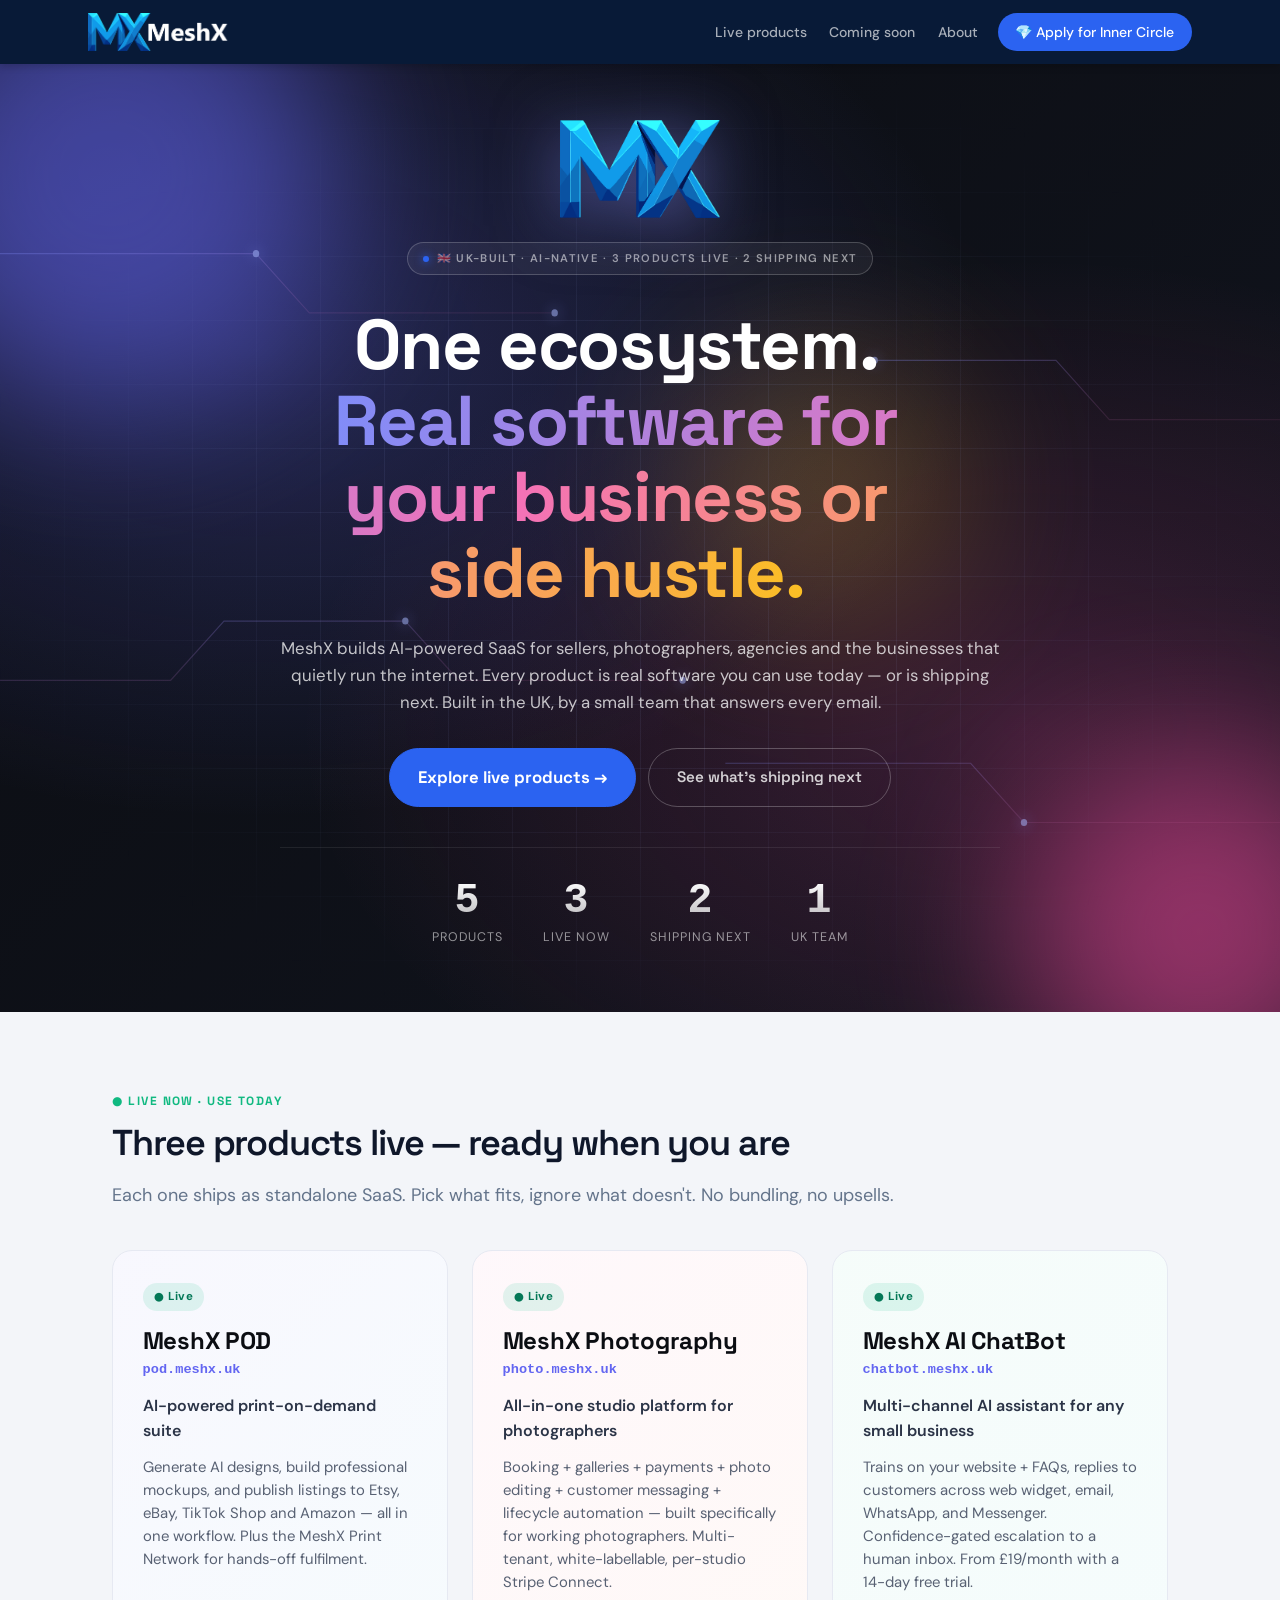
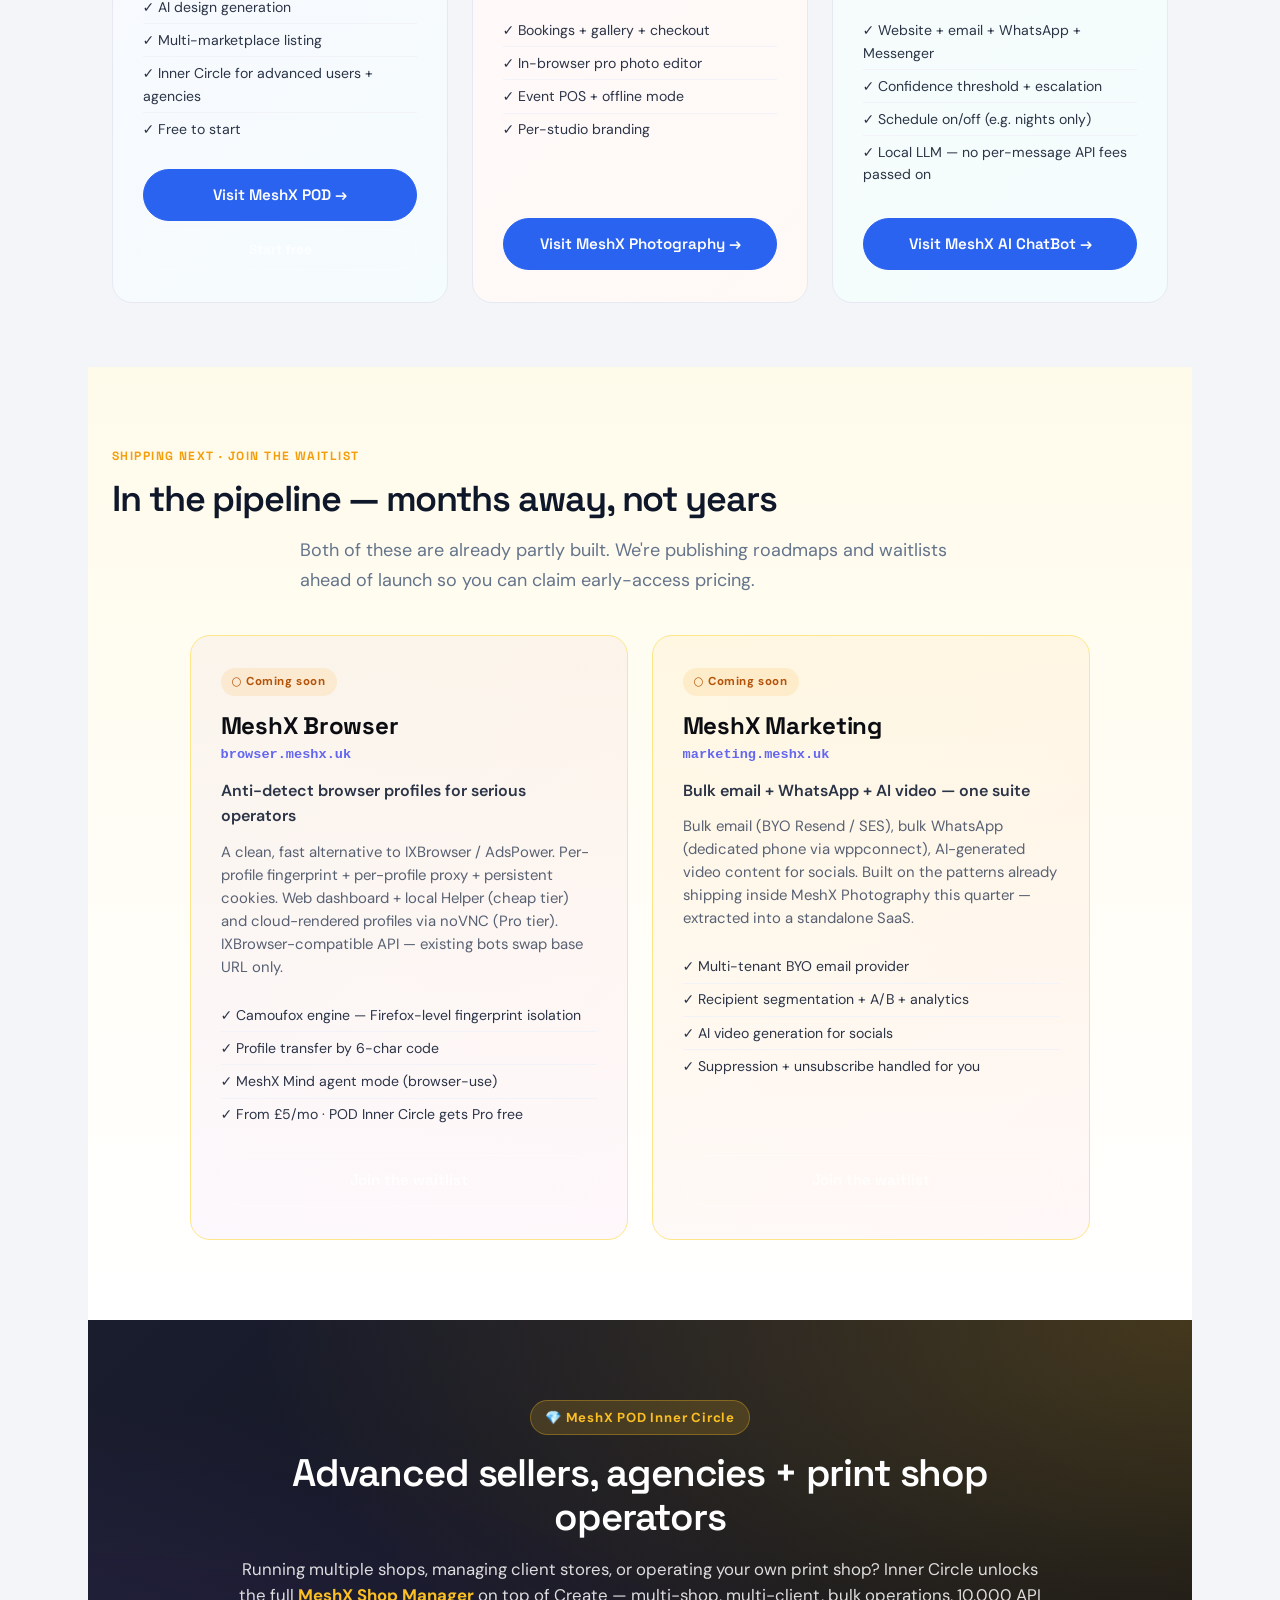
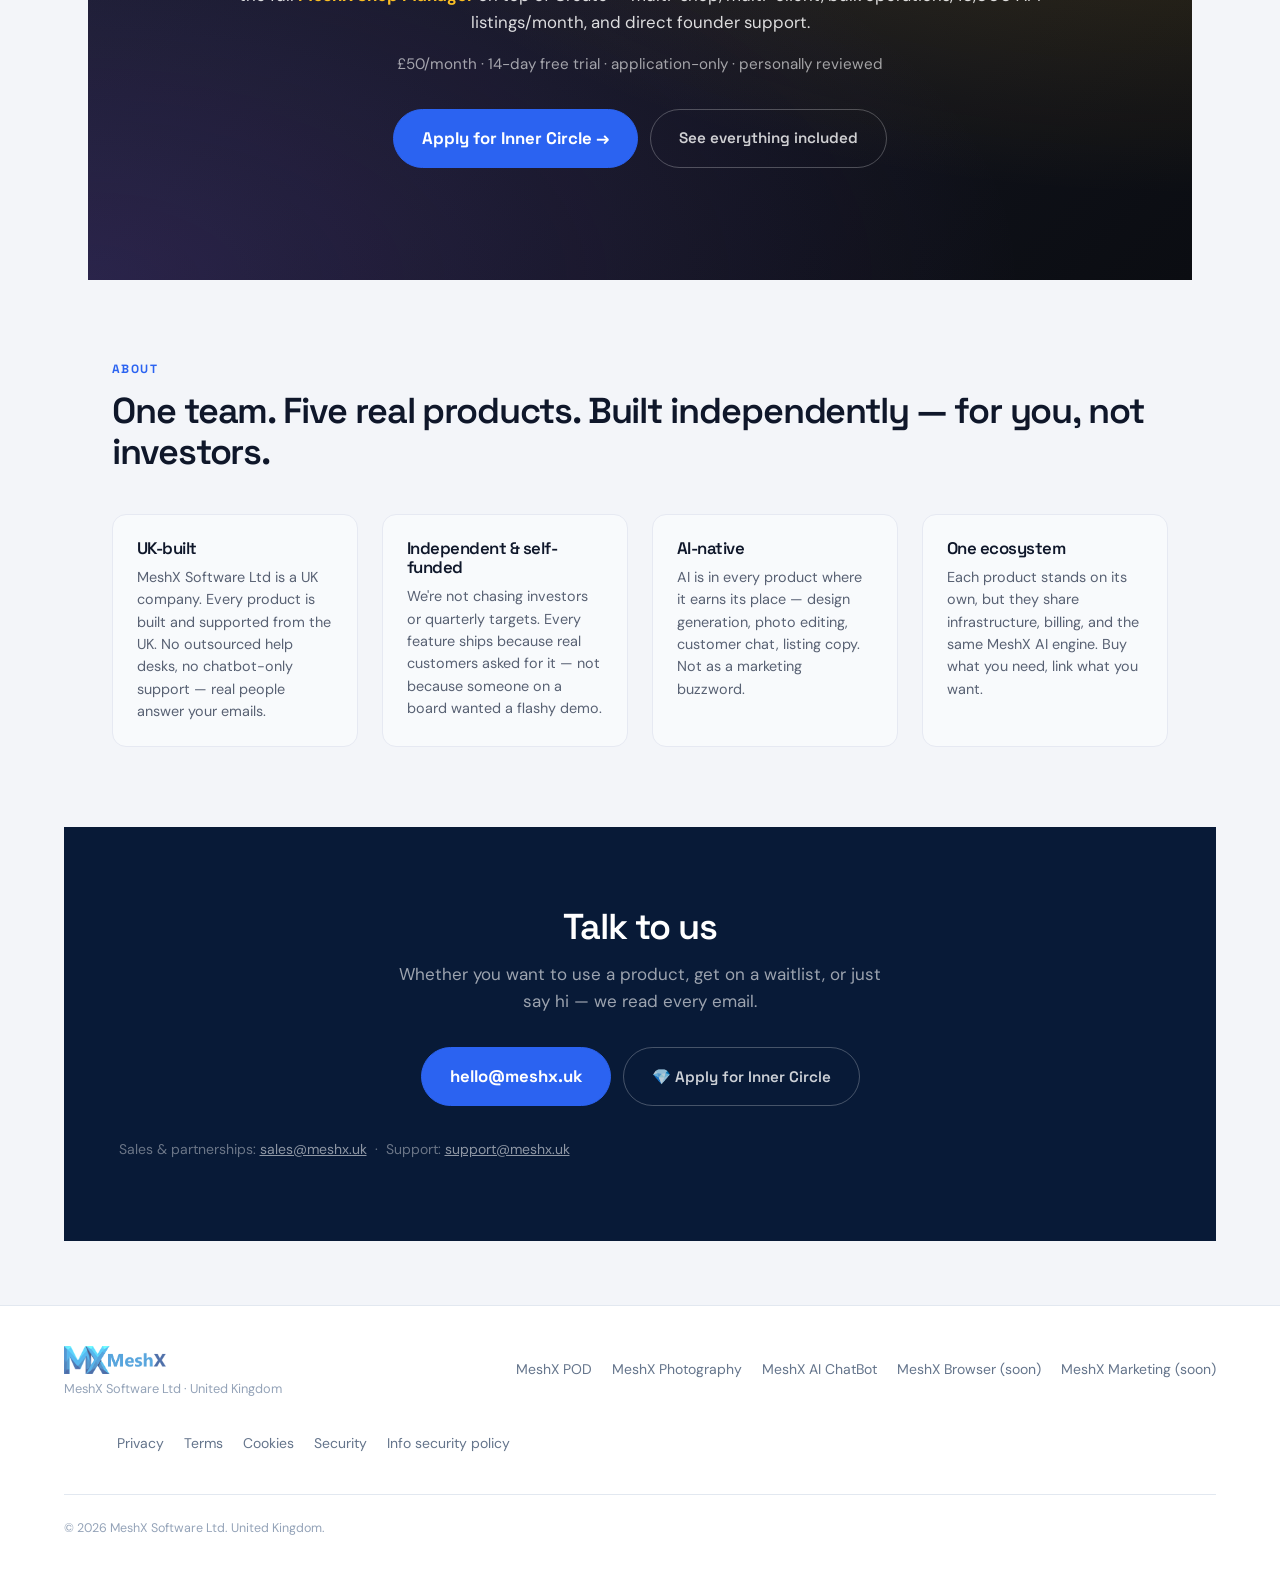
==== commit 57e38f40: "fix(hero): tighter spacing + MX-only logo + plain-English about copy - Hero padding 6rem→3.5rem top " ====
--- a/index.html
+++ b/index.html
@@ -133,8 +133,8 @@
     </svg>
 
     <div class="hero-content">
+      <img class="hero-logo" src="assets/mx_only.png" width="180" height="180" alt="MeshX" />
       <div class="hero-badge">🇬🇧 UK-built · AI-native · 3 products live · 2 shipping next</div>
-      <img class="hero-logo" src="assets/mx_meshx_logo.png" width="180" height="180" alt="MeshX" />
       <h1 id="hero-title">
         One ecosystem.<br />
         <span class="hero-h1-grad">Real software for your business or side hustle.</span>
@@ -289,15 +289,15 @@
     <!-- ── About ── -->
     <section id="about" class="eco-about" aria-labelledby="about-title">
       <p class="section-label">About</p>
-      <h2 id="about-title">One team. Five real products. Zero VC money.</h2>
+      <h2 id="about-title">One team. Five real products. Built independently — for you, not investors.</h2>
       <div class="about-grid">
         <div class="about-block">
           <h3>UK-built</h3>
           <p>MeshX Software Ltd is a UK company. Every product is built and supported from the UK. No outsourced help desks, no chatbot-only support — real people answer your emails.</p>
         </div>
         <div class="about-block">
-          <h3>Bootstrapped</h3>
-          <p>No VC, no investor pressure, no rush to bolt features on for a pitch deck. Every product is built because real customers asked for it.</p>
+          <h3>Independent &amp; self-funded</h3>
+          <p>We're not chasing investors or quarterly targets. Every feature ships because real customers asked for it — not because someone on a board wanted a flashy demo.</p>
         </div>
         <div class="about-block">
           <h3>AI-native</h3>
@@ -305,7 +305,7 @@
         </div>
         <div class="about-block">
           <h3>One ecosystem</h3>
-          <p>Each product stands on its own, but they share infrastructure, billing, and the same MeshX Mind AI engine. Buy what you need, link what you want.</p>
+          <p>Each product stands on its own, but they share infrastructure, billing, and the same MeshX AI engine. Buy what you need, link what you want.</p>
         </div>
       </div>
     </section>
--- a/eco.css
+++ b/eco.css
@@ -8,8 +8,11 @@
     radial-gradient(ellipse at 20% 30%, rgba(99, 102, 241, 0.28), transparent 50%),
     radial-gradient(ellipse at 80% 70%, rgba(236, 72, 153, 0.2), transparent 50%),
     linear-gradient(135deg, #0b0d12 0%, #11141e 100%);
-  padding: 6rem 1.5rem 5rem;
+  /* Override site.css .hero padding so we don't pile space on top of the
+   * existing 5rem 1.5rem 5.5rem. Keep content tight + centered. */
+  padding: 3.5rem 1.5rem 4rem !important;
   text-align: center;
+  justify-content: center; /* centre flex children vertically */
 }
 .hero-orb {
   position: absolute;
@@ -86,13 +89,14 @@
   margin: 0 auto;
 }
 
-/* Centered, larger MX logo */
+/* Centered MX logo — override site.css .hero-logo (uses min(220px,55vw) +
+ * 2.5rem bottom margin). We want it smaller and tighter. */
 .hero-eco .hero-logo {
-  display: block;
-  margin: 0 auto 2rem;
-  width: clamp(120px, 18vw, 200px);
-  height: auto;
-  filter: drop-shadow(0 8px 32px rgba(129, 140, 248, 0.35));
+  display: block !important;
+  margin: 0 auto 1.5rem !important;
+  width: clamp(96px, 14vw, 160px) !important;
+  height: auto !important;
+  filter: drop-shadow(0 8px 32px rgba(129, 140, 248, 0.5));
 }
 
 .hero-eco h1 {
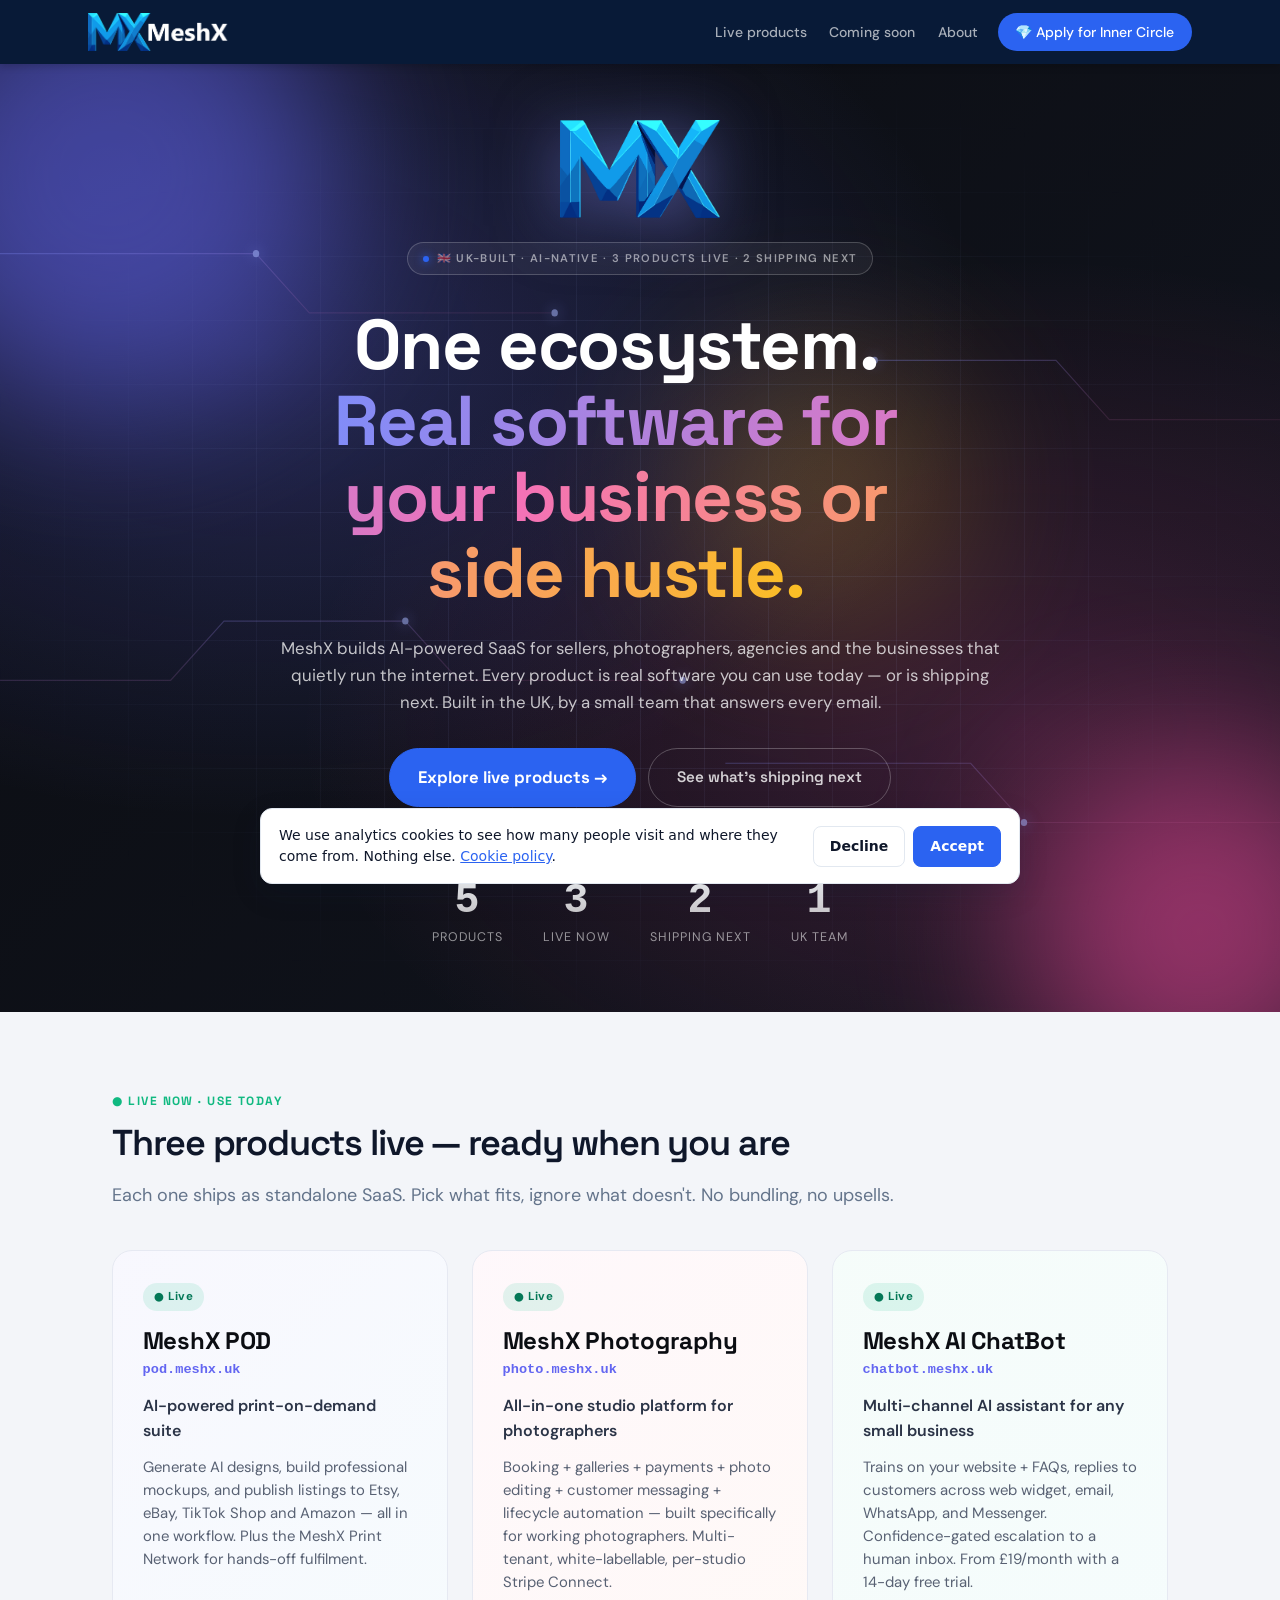
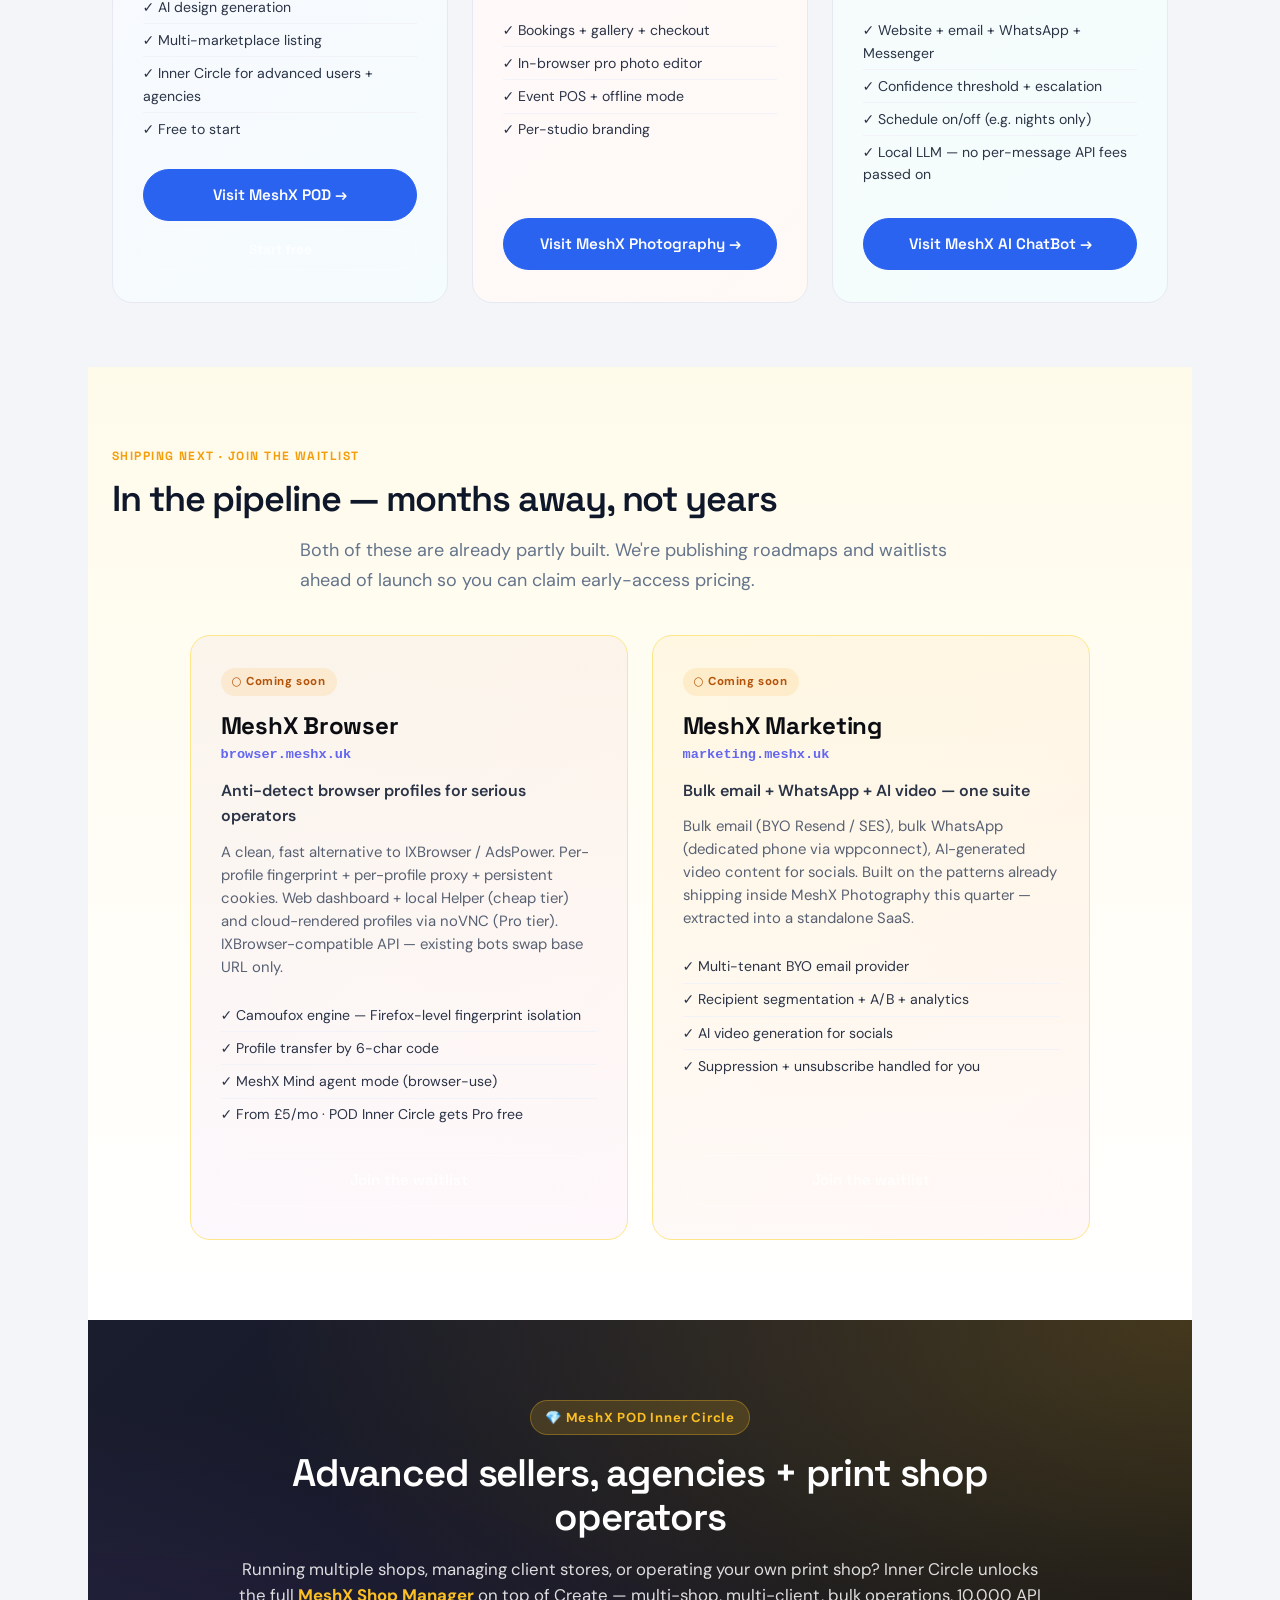
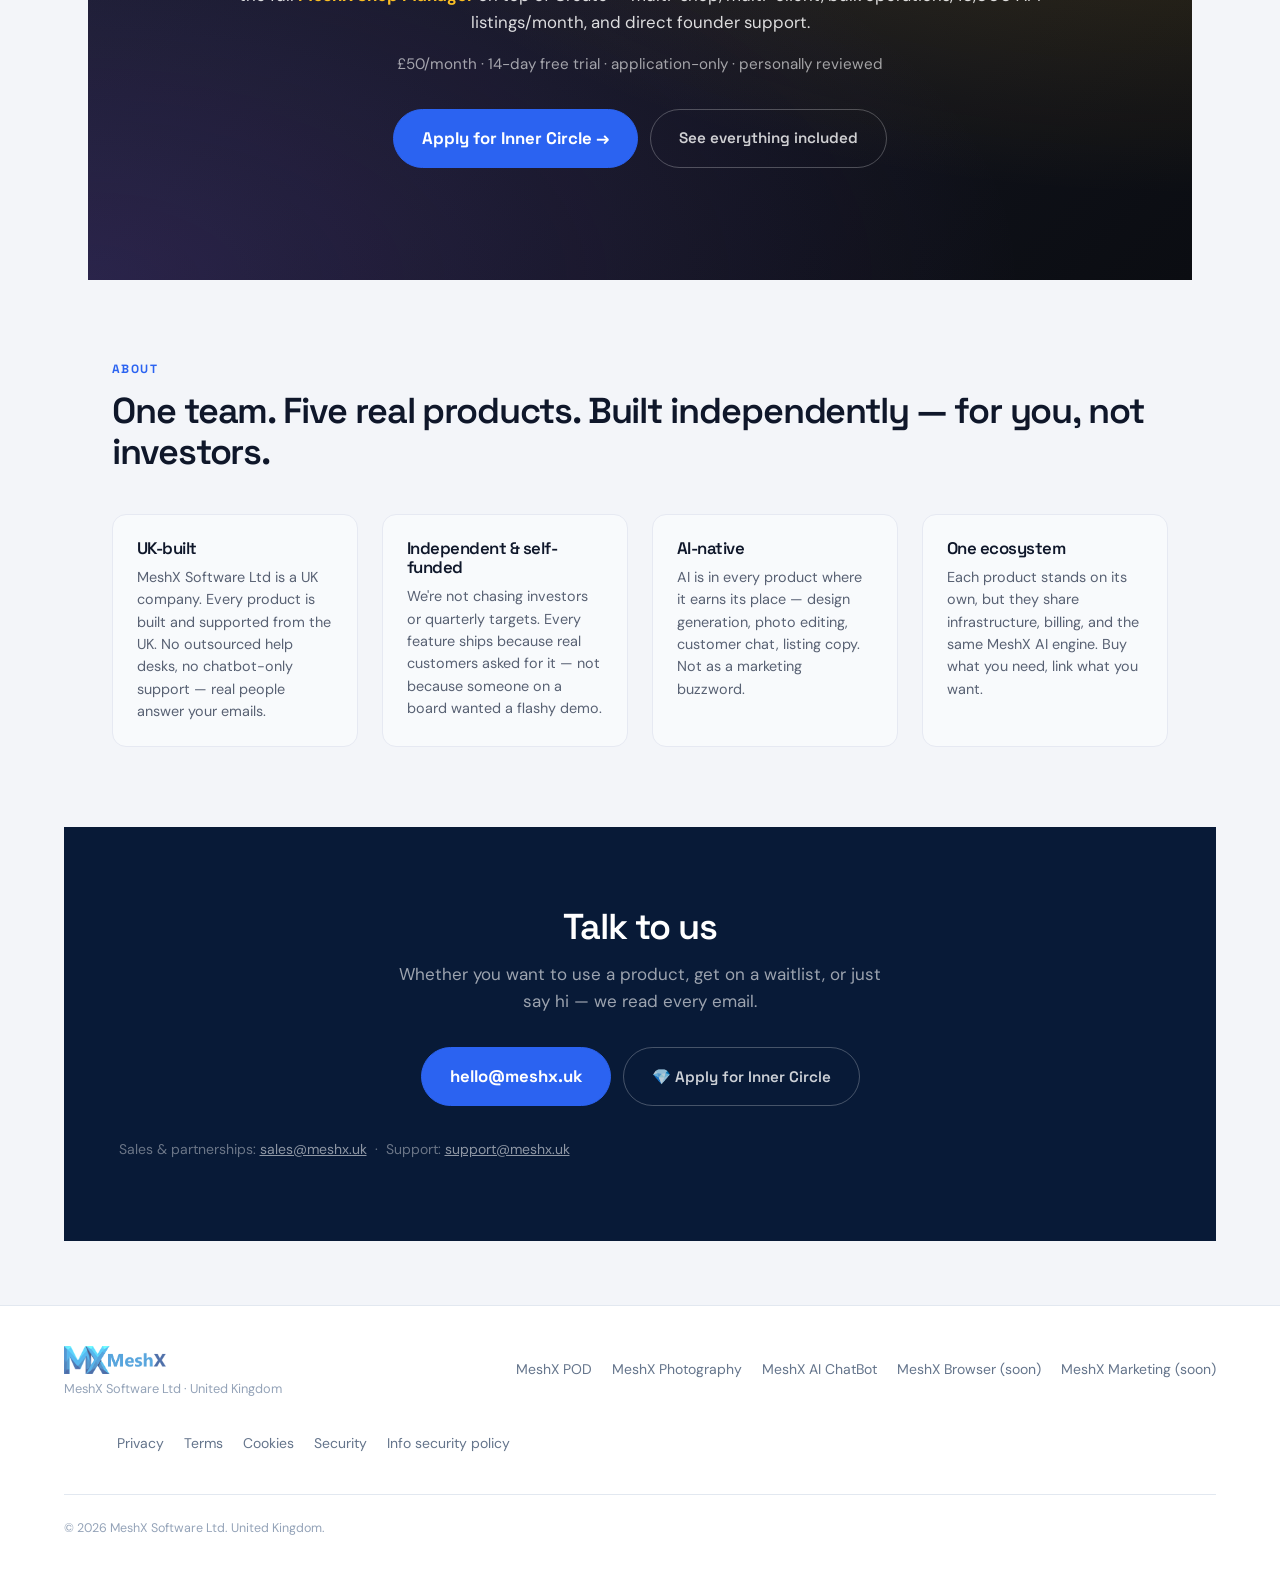
==== commit 8aff9292: "Analytics behind a cookie banner, and a policy that matches GA4 (G-E8FZQN6DPG) on meshx.uk, loaded o" ====
--- a/index.html
+++ b/index.html
@@ -3,12 +3,13 @@
 <head>
   <meta charset="utf-8" />
   <meta name="viewport" content="width=device-width, initial-scale=1" />
-  <title>MeshX — The AI Software Ecosystem for Modern Businesses (Print, Photography, ChatBots &amp; More)</title>
-  <meta name="description" content="MeshX is a UK-built ecosystem of AI-powered SaaS tools: MeshX POD (print-on-demand automation), MeshX Photography (photographer studio software), MeshX AI ChatBot (multi-channel customer assistant), MeshX Browser (anti-detect profiles) and MeshX Marketing — coming soon." />
+  <title>MeshX — Print on Demand (POD) &amp; AI Software for Sellers</title>
+  <meta name="description" content="UK-built print on demand (POD) automation, photographer studios and AI chat. POD listing software for sellers and agencies. From £19/month, free trial." />
   <meta name="keywords" content="MeshX, MeshX Software, AI SaaS UK, MeshX ecosystem, MeshX POD, MeshX Photography, MeshX AI ChatBot, MeshX Browser, MeshX Marketing, print on demand software, photographer software, AI chatbot SaaS, anti-detect browser" />
   <meta name="author" content="MeshX Software Ltd" />
   <meta name="robots" content="index, follow, max-image-preview:large" />
   <link rel="canonical" href="https://meshx.uk/" />
+<meta name="google-site-verification" content="t5DuFCZm6y-TQSUdJxhy-K-XmKhQDKRC_TDuiBUf_Nc" />
 
   <!-- Open Graph -->
   <meta property="og:type" content="website" />
@@ -25,7 +26,12 @@
   <meta name="twitter:description" content="POD, Photography, ChatBots, Browser, Marketing — all built in the UK by one team." />
   <meta name="twitter:image" content="https://meshx.uk/assets/mx_meshx_logo.png" />
 
-  <link rel="icon" href="assets/mx_logo_bw.png" type="image/png" />
+  <!-- Google needs a SQUARE favicon, at least 48px and ideally a multiple of 48.
+     This was mx_logo_bw.png: 1644x1012, not square, black-and-white, and 308KB.
+     A non-square icon gets squashed in search results, which is what the
+     odd mark beside meshx.uk was. 192x192 = 48x4, in colour, 18KB. -->
+<link rel="icon" href="assets/favicon-192.png" type="image/png" sizes="192x192" />
+<link rel="icon" href="assets/favicon-192.png" type="image/png" sizes="any" />
   <link rel="apple-touch-icon" href="assets/mx_meshx_logo.png" />
   <link rel="stylesheet" href="site.css" />
   <link rel="stylesheet" href="eco.css" />
@@ -72,6 +78,7 @@
     ]
   }
   </script>
+  <script src="/consent.js" defer></script>
 </head>
 <body>
   <a class="skip" href="#main">Skip to content</a>
